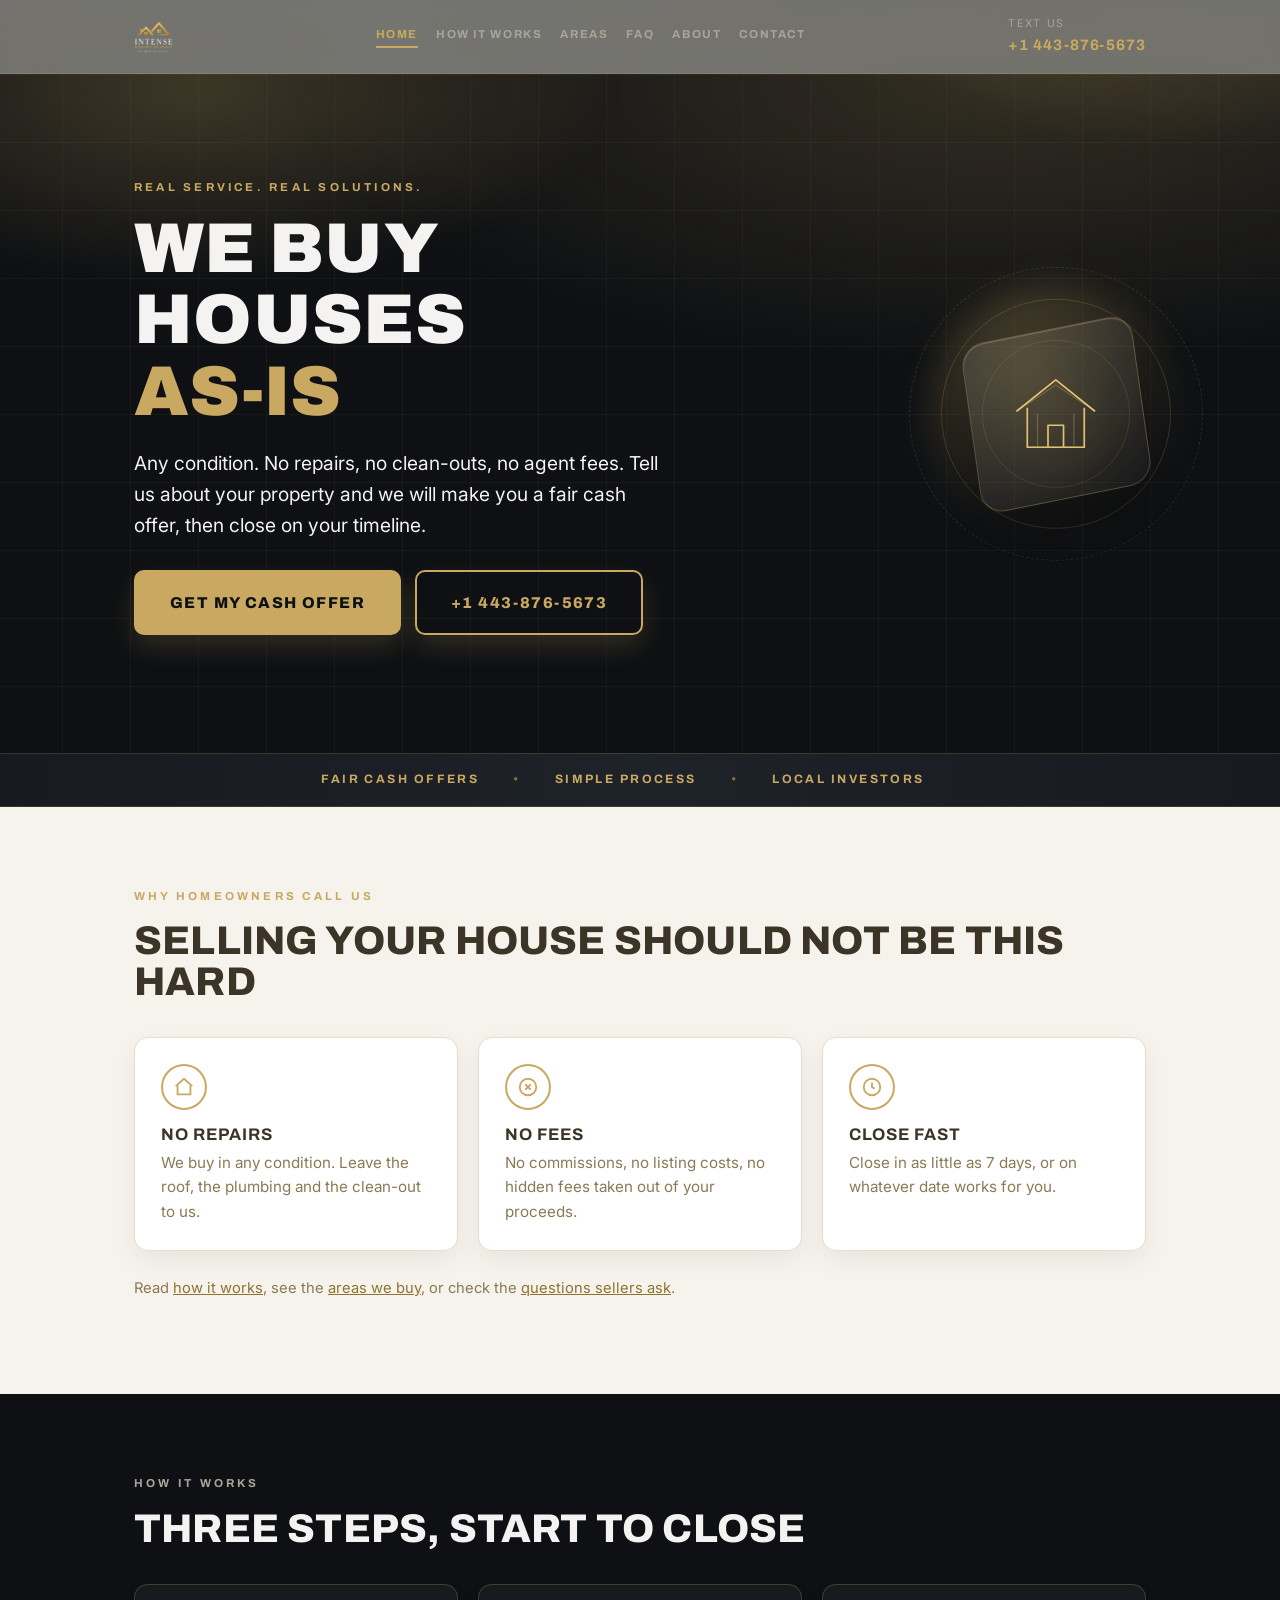
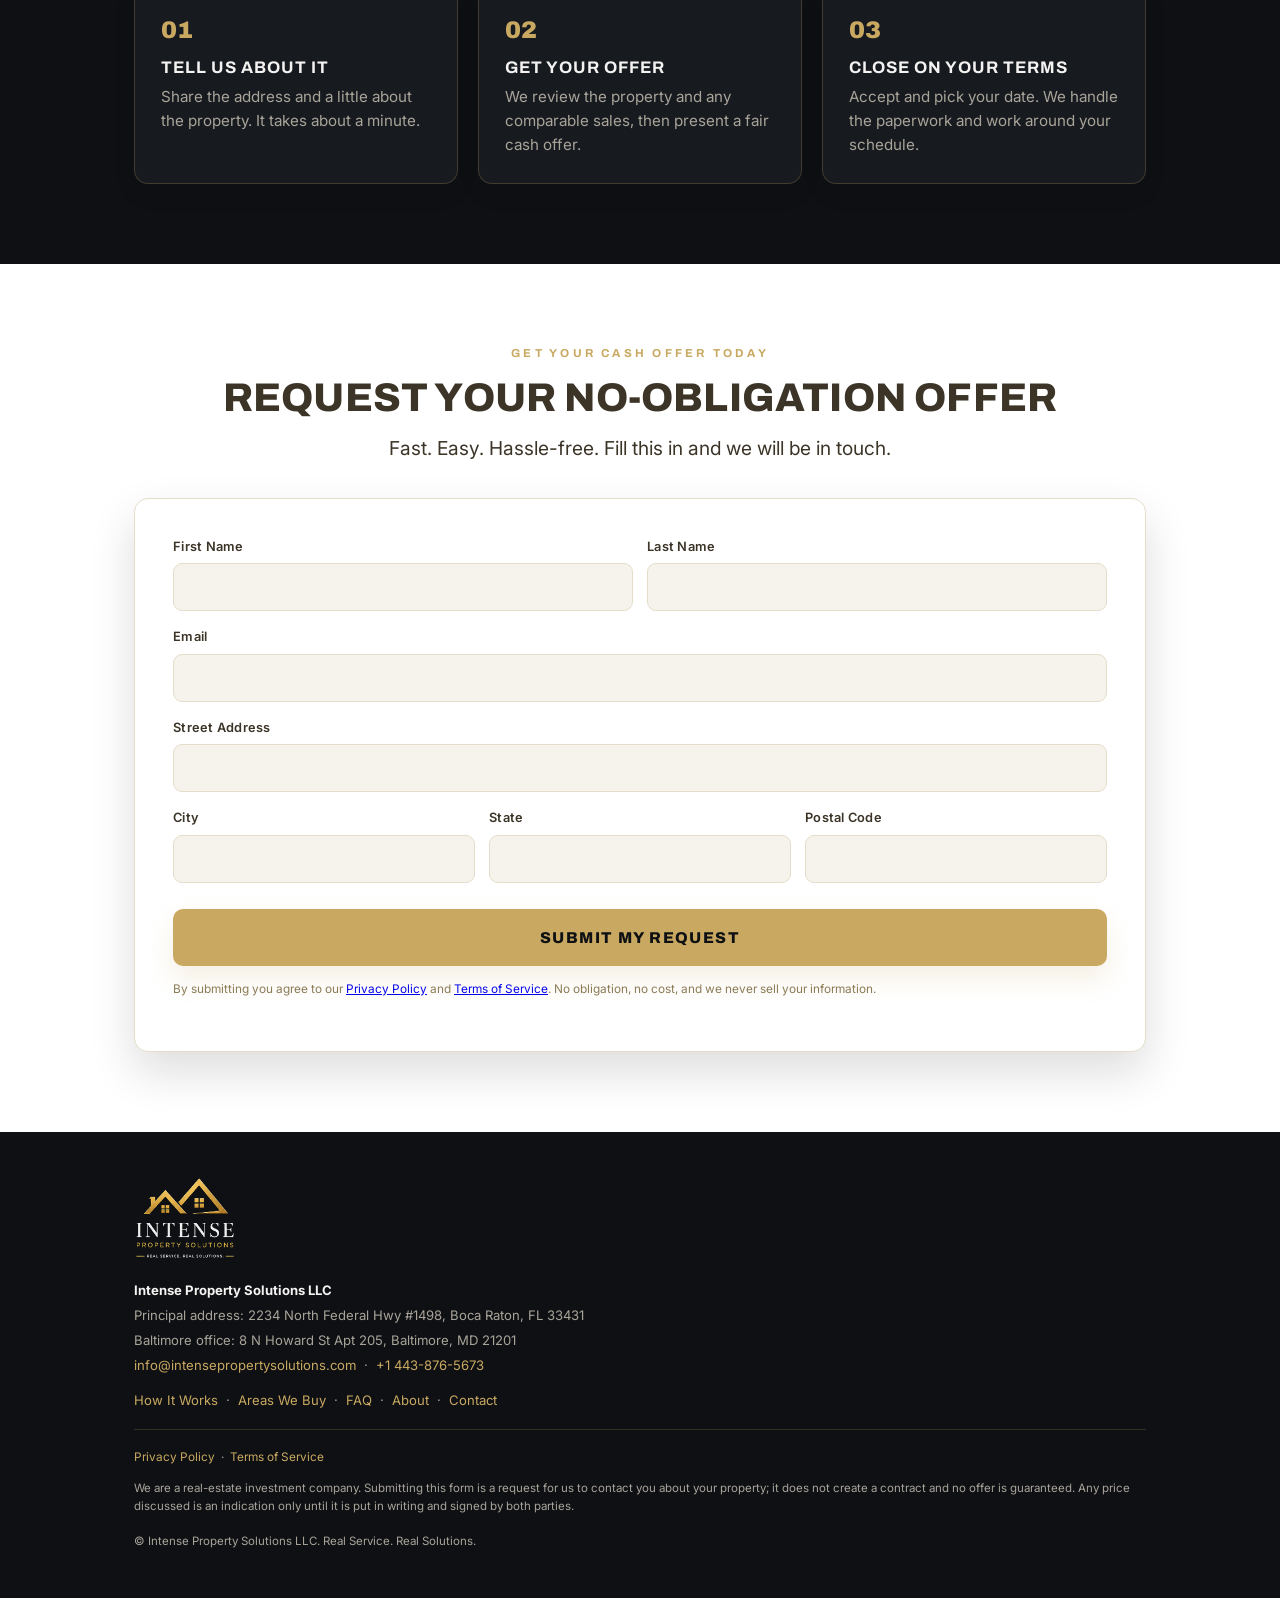
==== index.html @ 3dae64ba "Install current HighLevel chat widget (6ad95825) in place of outdated one for A2P compliance" ====
<!doctype html>
<html lang="en">
<head>
<meta charset="utf-8">
<meta name="viewport" content="width=device-width, initial-scale=1">
<title>We Buy Houses As-Is in Baltimore &amp; Maryland | IPSolutions</title>
<meta name="description" content="Intense Property Solutions LLC buys houses for cash in Baltimore and across Maryland. Any condition, no repairs, no agent fees. Request a fair cash offer today.">
<link rel="canonical" href="https://www.intensepropertysolutions.com/">
<meta name="robots" content="index,follow">
<meta property="og:type" content="website">
<meta property="og:site_name" content="Intense Property Solutions LLC">
<meta property="og:title" content="We Buy Houses As-Is in Baltimore &amp; Maryland — Intense Property Solutions LLC">
<meta property="og:description" content="Any condition, no repairs, no agent fees. Tell us about your property and we will make you a fair cash offer, then close on your timeline.">
<meta property="og:url" content="https://www.intensepropertysolutions.com/">
<meta property="og:image" content="https://www.intensepropertysolutions.com/assets/og-image.png">
<meta property="og:image:width" content="1200">
<meta property="og:image:height" content="630">
<meta property="og:locale" content="en_US">
<meta name="twitter:card" content="summary_large_image">
<meta name="twitter:title" content="We Buy Houses As-Is in Baltimore &amp; Maryland — Intense Property Solutions LLC">
<meta name="twitter:description" content="Any condition, no repairs, no agent fees. Request a fair cash offer on your Baltimore or Maryland property.">
<meta name="twitter:image" content="https://www.intensepropertysolutions.com/assets/og-image.png">
<meta name="geo.region" content="US-MD">
<meta name="geo.placename" content="Baltimore">
<link rel="apple-touch-icon" href="assets/favicon.png">
<meta name="theme-color" content="#0E1013">
<link rel="icon" type="image/png" href="assets/favicon.png">
<link rel="preconnect" href="https://fonts.googleapis.com">
<link rel="preconnect" href="https://fonts.gstatic.com" crossorigin>
<link href="https://fonts.googleapis.com/css2?family=Archivo:wght@600;700;800;900&family=Inter:wght@400;500;600;700&display=swap" rel="stylesheet">
<style>
/* ============================================================
   INTENSE PROPERTY SOLUTIONS — BRAND STYLESHEET  (locked)
   Single source of truth for every IPSolutions web page.
   Print counterpart: the Dispositions deal package (same cream/gold).
   Do not introduce new colours or fonts.
   ============================================================ */
:root{
  /* --- dark surfaces --- */
  --ink:#0E1013;          /* page ink / hero background */
  --ink-2:#171A1F;        /* elevated dark card */
  --navy:#0A1730;         /* deep navy, logo-sheet variant */
  /* --- gold --- */
  --gold:#C9A961;         /* primary gold */
  --gold-bright:#E3C173;  /* hover / emphasis */
  --gold-deep:#8F7333;    /* muted rules on cream */
  /* --- light surfaces --- */
  --cream:#F6F3EC;        /* light section background (matches print) */
  --paper:#FFFFFF;
  --line:#E4DDC9;         /* hairline on cream */
  /* --- text --- */
  --text:#3B3427;         /* body on cream */
  --muted:#8A7A55;        /* labels / small print */
  --on-dark:#F4F3F1;      /* body on ink */
  --on-dark-muted:#A9A49A;
  /* --- system --- */
  --maxw:1060px;
  --radius:14px;
  --font-display:'Archivo',system-ui,-apple-system,'Segoe UI',Roboto,Helvetica,Arial,sans-serif;
  --font-body:'Inter',system-ui,-apple-system,'Segoe UI',Roboto,Helvetica,Arial,sans-serif;
  --shadow:0 20px 45px rgba(14,16,19,.14);
}
*{box-sizing:border-box}
html{scroll-behavior:smooth}
body{margin:0;font-family:var(--font-body);color:var(--text);line-height:1.6;background:var(--cream);-webkit-font-smoothing:antialiased}
img{max-width:100%;height:auto;display:block}
.wrap{max-width:var(--maxw);margin:0 auto;padding:0 24px}
.center{text-align:center}

/* ---- type ---- */
h1,h2,h3{font-family:var(--font-display);text-transform:uppercase;letter-spacing:.005em;line-height:1.02;margin:0}
h1{font-weight:900;font-size:clamp(2.4rem,7vw,4.4rem)}
h2{font-weight:800;font-size:clamp(1.6rem,4vw,2.5rem)}
h3{font-weight:700;font-size:1.05rem;letter-spacing:.06em}
p{margin:0 0 14px}
.eyebrow{font-family:var(--font-display);font-weight:700;font-size:.72rem;letter-spacing:.28em;text-transform:uppercase;color:var(--gold);margin:0 0 16px}
.lead{font-size:clamp(1.02rem,2.2vw,1.2rem);max-width:44ch}
.on-dark{color:var(--on-dark)}
.on-dark p,.on-dark .lead{color:var(--on-dark-muted)}
.gold-rule{width:64px;height:3px;background:var(--gold);border:0;margin:22px 0}

/* ---- buttons ---- */
.btn{display:inline-block;font-family:var(--font-display);font-weight:800;text-transform:uppercase;letter-spacing:.09em;
     font-size:.98rem;padding:18px 34px;border-radius:10px;border:2px solid var(--gold);text-decoration:none;cursor:pointer;
     background:var(--gold);color:var(--ink);transition:background .15s,border-color .15s,transform .15s}
.btn:hover{background:var(--gold-bright);border-color:var(--gold-bright);transform:translateY(-1px)}
.btn.ghost{background:transparent;color:var(--gold)}
.btn.ghost:hover{background:rgba(201,169,97,.12)}
.btn.block{display:block;width:100%;text-align:center}

/* ---- header ---- */
.site-head{background:var(--ink);border-bottom:1px solid rgba(201,169,97,.22)}
.site-head .wrap{display:flex;align-items:center;justify-content:space-between;gap:20px;padding-top:16px;padding-bottom:16px}
.site-head img{height:32px;width:auto}
.head-phone{font-family:var(--font-display);font-weight:700;color:var(--gold);text-decoration:none;font-size:.95rem;letter-spacing:.06em;white-space:nowrap}
.head-phone span{display:block;font-family:var(--font-body);font-weight:400;font-size:.66rem;letter-spacing:.16em;text-transform:uppercase;color:var(--on-dark-muted)}

/* ---- hero ---- */
.hero{background:var(--ink);color:var(--on-dark);padding:clamp(56px,9vw,104px) 0 clamp(48px,7vw,84px);position:relative;overflow:hidden}
.hero::after{content:"";position:absolute;inset:0;background:radial-gradient(90% 70% at 78% 0%,rgba(201,169,97,.20),transparent 62%);pointer-events:none}
.hero .wrap{position:relative;z-index:1}
.hero h1 em{font-style:normal;color:var(--gold);display:block}
.hero .lead{margin:20px 0 30px}
.hero .actions{display:flex;flex-wrap:wrap;gap:14px;align-items:center;margin-bottom:34px}

/* ---- benefit strip ---- */
.strip{background:var(--ink-2);border-top:1px solid rgba(201,169,97,.18);border-bottom:1px solid rgba(201,169,97,.18)}
.strip .wrap{display:flex;flex-wrap:wrap;justify-content:center;gap:12px 34px;padding:16px 24px;
  font-family:var(--font-display);font-weight:700;font-size:.76rem;letter-spacing:.2em;text-transform:uppercase;color:var(--gold)}
.strip span::after{content:"•";margin-left:34px;color:var(--gold-deep)}
.strip span:last-child::after{content:""}

/* ---- generic section ---- */
.section{padding:clamp(48px,7vw,80px) 0}
.section.cream{background:var(--cream)}
.section.dark{background:var(--ink);color:var(--on-dark)}
.section.paper{background:var(--paper)}

/* ---- benefit cards ---- */
.grid-3{display:grid;grid-template-columns:repeat(auto-fit,minmax(230px,1fr));gap:20px;margin-top:34px}
.card{background:var(--paper);border:1px solid var(--line);border-radius:var(--radius);padding:26px}
.card .icon{width:46px;height:46px;border:2px solid var(--gold);border-radius:50%;display:flex;align-items:center;justify-content:center;margin-bottom:16px}
.card .icon svg{width:22px;height:22px;stroke:var(--gold);fill:none;stroke-width:2}
.card h3{color:var(--text);margin-bottom:8px}
.card p{margin:0;color:var(--muted);font-size:.95rem}
.section.dark .card{background:var(--ink-2);border-color:rgba(201,169,97,.24)}
.section.dark .card h3{color:var(--on-dark)}
.section.dark .card p{color:var(--on-dark-muted)}
.section.dark .card .num{font-family:var(--font-display);font-weight:900;font-size:1.5rem;color:var(--gold);display:block;margin-bottom:10px}

/* ---- form ---- */
.offer-card{background:var(--paper);border:1px solid var(--line);border-radius:var(--radius);box-shadow:var(--shadow);padding:clamp(22px,4vw,38px);margin-top:34px}
.row{display:flex;gap:14px;flex-wrap:wrap}
.field{flex:1 1 220px;display:flex;flex-direction:column;margin-bottom:16px}
label{font-size:.8rem;font-weight:600;letter-spacing:.02em;margin-bottom:6px;color:var(--text)}
input[type=text],input[type=email],input[type=tel],select{border:1px solid var(--line);background:var(--cream);border-radius:9px;padding:13px 13px;font-size:1rem;font-family:inherit;color:var(--text);width:100%}
input:focus,select:focus{outline:2px solid var(--gold);outline-offset:1px;border-color:var(--gold);background:var(--paper)}
.consent{display:flex;gap:11px;align-items:flex-start;font-size:.76rem;line-height:1.5;color:var(--muted);margin:14px 0;font-weight:400}
.consent input{margin-top:3px;flex:none;width:16px;height:16px;accent-color:var(--gold)}
.form-note{font-size:.74rem;color:var(--muted);margin-top:14px}

/* ---- footer ---- */
.site-foot{background:var(--ink);color:var(--on-dark-muted);padding:44px 0 34px;font-size:.82rem}
.site-foot img{height:84px;width:auto;margin-bottom:20px}
.site-foot a{color:var(--gold);text-decoration:none}
.site-foot a:hover{text-decoration:underline}
.site-foot .legal{margin-top:18px;padding-top:18px;border-top:1px solid rgba(201,169,97,.2);font-size:.74rem;line-height:1.6}
.advisory{font-size:.72rem;color:var(--muted);margin-top:16px}

/* ---- legal pages ---- */
.legal-page{background:var(--cream);padding:clamp(40px,6vw,68px) 0 70px}
.legal-page .doc{background:var(--paper);border:1px solid var(--line);border-radius:var(--radius);padding:clamp(24px,4vw,52px);max-width:820px;margin:0 auto}
.legal-page h1{font-size:clamp(1.7rem,4vw,2.4rem);margin-bottom:6px}
.legal-page h2{font-size:1.02rem;margin:30px 0 8px;letter-spacing:.08em;color:var(--gold-deep)}
.legal-page p,.legal-page li{font-size:.95rem;color:var(--text)}
.back{display:inline-block;margin-bottom:20px;font-family:var(--font-display);font-weight:700;font-size:.74rem;letter-spacing:.16em;text-transform:uppercase;color:var(--gold-deep);text-decoration:none}

@media(max-width:560px){
  .site-head img{height:26px;width:auto}
  .head-phone{font-size:.85rem}
  .strip .wrap{gap:8px 18px;font-size:.66rem}
  .strip span::after{margin-left:18px}
}

/* ---- offer form: hidden honeypot, inline validation, confirmation ---- */
.hp-field{position:absolute;left:-9999px;top:auto;width:1px;height:1px;overflow:hidden}
.field.invalid input,.field.invalid select{border-color:var(--gold-deep);box-shadow:inset 0 0 0 1px var(--gold-deep)}
.form-msg{font-family:var(--font-body);font-size:.86rem;line-height:1.45;color:var(--gold-deep);margin:10px 0 0}
.form-success{border:1px solid var(--line);background:var(--paper);border-radius:var(--radius);padding:32px 26px;text-align:center}
.form-success h3{color:var(--ink);margin:0 0 10px}
.form-success p{color:var(--text);margin:0 0 10px}
.form-success .form-note{color:var(--muted);margin:16px 0 0}

/* ---- site nav (full site) ---- */
.site-head .wrap{flex-wrap:wrap;row-gap:10px}
.nav{display:flex;flex-wrap:wrap;gap:18px;align-items:center;font-family:var(--font-display);font-weight:700;font-size:.72rem;letter-spacing:.14em;text-transform:uppercase}
.nav a{color:var(--on-dark-muted);text-decoration:none;border-bottom:2px solid transparent;padding-bottom:3px}
.nav a:hover{color:var(--gold)}
.nav a[aria-current="page"]{color:var(--gold);border-bottom-color:var(--gold)}
@media(max-width:820px){.nav{order:3;width:100%;gap:14px;font-size:.66rem}}
/* ---- inner page blocks ---- */
.page-hero{background:var(--ink);color:var(--on-dark);padding:clamp(44px,7vw,78px) 0 clamp(38px,5vw,58px);position:relative;overflow:hidden}
.page-hero::after{content:"";position:absolute;inset:0;background:radial-gradient(90% 70% at 78% 0%,rgba(201,169,97,.18),transparent 62%);pointer-events:none}
.page-hero .wrap{position:relative;z-index:1}
.page-hero h1{font-size:clamp(1.9rem,5vw,3.2rem)}
.page-hero .lead{margin:18px 0 0;color:var(--on-dark-muted)}
.crumbs{font-size:.72rem;letter-spacing:.12em;text-transform:uppercase;font-family:var(--font-display);font-weight:700;color:var(--on-dark-muted);margin:0 0 18px}
.crumbs a{color:var(--gold);text-decoration:none}
.prose{max-width:760px}
.prose h2{margin:34px 0 10px;font-size:clamp(1.2rem,2.6vw,1.5rem)}
.prose h3{margin:24px 0 8px;font-size:.95rem;letter-spacing:.08em;color:var(--gold-deep)}
.prose ul,.prose ol{margin:0 0 16px;padding-left:22px}
.prose li{margin-bottom:8px}
.prose a{color:var(--gold-deep)}
.faq{border-top:1px solid var(--line);margin-top:26px}
.faq details{border-bottom:1px solid var(--line);padding:16px 0}
.faq summary{font-family:var(--font-display);font-weight:700;font-size:.95rem;letter-spacing:.02em;cursor:pointer;color:var(--text)}
.faq summary::marker{color:var(--gold)}
.faq p{margin:12px 0 0;color:var(--muted);font-size:.95rem}
.area-block{margin-top:30px}
.area-block h2{font-size:1.15rem}
.chips{display:flex;flex-wrap:wrap;gap:8px;margin-top:12px}
.chip{background:var(--paper);border:1px solid var(--line);border-radius:999px;padding:6px 13px;font-size:.8rem;color:var(--text);font-family:var(--font-display);font-weight:700;letter-spacing:.06em}
.cta-band{background:var(--ink);color:var(--on-dark);padding:clamp(44px,6vw,70px) 0;text-align:center}
.cta-band h2{margin-bottom:12px}
.cta-band p{color:var(--on-dark-muted);max-width:52ch;margin:0 auto 24px}
.contact-grid{display:grid;grid-template-columns:repeat(auto-fit,minmax(240px,1fr));gap:20px;margin-top:26px}
.contact-grid .card h3{margin-bottom:6px}
.contact-grid .card p,.contact-grid .card a{font-size:.92rem;color:var(--text);margin:0}
.contact-grid .card a{color:var(--gold-deep)}
/* ============================================================
   MOTION + DEPTH LAYER — additive polish only.
   No copy, layout order, colour or font changes to the locked sheet.
   ============================================================ */
:root{--lift:0 26px 60px rgba(14,16,19,.18)}
html{scroll-behavior:smooth}
body{background:
  radial-gradient(1100px 520px at 82% -8%,rgba(201,169,97,.10),transparent 62%),
  radial-gradient(760px 420px at -5% 12%,rgba(201,169,97,.07),transparent 58%),
  var(--cream);
  background-attachment:fixed}

/* ---- frosted header that solidifies as you scroll ---- */
.site-head{position:sticky;top:0;z-index:60;background:rgba(14,16,19,.56);
  -webkit-backdrop-filter:blur(16px) saturate(150%);backdrop-filter:blur(16px) saturate(150%);
  transition:background .35s ease,box-shadow .35s ease,border-color .35s ease}
.site-head .wrap{transition:padding .35s ease}
.site-head img{transition:height .35s ease}
.site-head.is-stuck{background:rgba(14,16,19,.76);border-bottom-color:rgba(201,169,97,.36);
  box-shadow:0 18px 44px rgba(4,6,9,.45)}
.site-head.is-stuck .wrap{padding-top:9px;padding-bottom:9px}
.site-head.is-stuck img{height:26px}
.head-phone{transition:color .2s ease}
.head-phone:hover{color:var(--gold-bright)}

/* ---- hero: fine grid, drifting light ---- */
.hero{isolation:isolate;
  background-image:
    linear-gradient(rgba(201,169,97,.055) 1px,transparent 1px),
    linear-gradient(90deg,rgba(201,169,97,.055) 1px,transparent 1px);
  background-size:100% 68px,68px 100%;background-position:center top}
.hero::before{content:"";position:absolute;inset:-25% -12% auto -12%;height:80%;z-index:0;pointer-events:none;
  background:
    radial-gradient(38% 52% at 22% 34%,rgba(201,169,97,.26),transparent 70%),
    radial-gradient(30% 46% at 84% 12%,rgba(227,193,115,.20),transparent 72%);
  filter:blur(10px);animation:ipDrift 22s ease-in-out infinite alternate}
.page-hero{isolation:isolate;
  background-image:
    linear-gradient(rgba(201,169,97,.045) 1px,transparent 1px),
    linear-gradient(90deg,rgba(201,169,97,.045) 1px,transparent 1px);
  background-size:100% 64px,64px 100%;background-position:center top}
.page-hero::before{content:"";position:absolute;inset:-30% -10% auto -10%;height:135%;z-index:0;pointer-events:none;
  background:radial-gradient(34% 58% at 88% 20%,rgba(201,169,97,.22),transparent 70%);
  animation:ipDrift 26s ease-in-out infinite alternate}
@keyframes ipDrift{from{transform:translate3d(-1.5%,1%,0) scale(1)}to{transform:translate3d(2.5%,-2%,0) scale(1.07)}}

/* ---- the thing that was missing: depth on the empty right side ---- */
.hero-art{position:absolute;right:6%;top:50%;width:clamp(210px,23vw,320px);aspect-ratio:1;
  transform:translateY(-50%);display:grid;place-items:center;z-index:0;pointer-events:none;color:var(--gold)}
.hero .wrap,.page-hero .wrap{padding-right:min(34%,360px)}
.art-glow{position:absolute;inset:6%;border-radius:50%;
  background:radial-gradient(circle at 38% 32%,rgba(201,169,97,.32),rgba(201,169,97,.02) 68%);filter:blur(16px)}
.art-ring{position:absolute;border-radius:50%;border:1px solid rgba(201,169,97,.34)}
.art-ring.r1{inset:0;border-style:dashed;opacity:.5;animation:ipSpin 64s linear infinite}
.art-ring.r2{inset:11%;border-color:rgba(201,169,97,.22);animation:ipSpin 46s linear infinite reverse}
.art-ring.r3{inset:25%;border-color:rgba(201,169,97,.15)}
.art-plate{position:absolute;inset:20%;border-radius:24px;
  background:linear-gradient(145deg,rgba(255,255,255,.10),rgba(255,255,255,.02));
  border:1px solid rgba(201,169,97,.30);
  box-shadow:0 30px 60px rgba(0,0,0,.38),inset 0 1px 0 rgba(255,255,255,.18);
  transform:rotate(-8deg) rotateX(16deg) rotateY(-12deg)}
.art-mark{position:relative;width:44%;color:var(--gold-bright);
  filter:drop-shadow(0 10px 24px rgba(201,169,97,.38));animation:ipFloat 9s ease-in-out infinite}
.art-mark svg{width:100%;height:auto;display:block}
@keyframes ipSpin{to{transform:rotate(360deg)}}
@keyframes ipFloat{0%,100%{transform:translateY(-4px)}50%{transform:translateY(6px)}}

/* ---- cards: softer depth, lift, gold spotlight, gentle 3D ---- */
.card,.offer-card{position:relative;transform-style:preserve-3d;will-change:transform;
  transition:transform .35s cubic-bezier(.2,.7,.2,1),box-shadow .35s ease,border-color .35s ease}
.card{box-shadow:0 10px 26px rgba(14,16,19,.06)}
.card:hover,.offer-card:hover{box-shadow:var(--lift);border-color:rgba(201,169,97,.45)}
.card::after,.offer-card::after{content:"";position:absolute;inset:0;border-radius:inherit;pointer-events:none;
  background:radial-gradient(240px 180px at var(--mx,50%) var(--my,0%),rgba(201,169,97,.16),transparent 70%);
  opacity:0;transition:opacity .3s ease}
.card:hover::after,.offer-card:hover::after{opacity:1}

/* ---- buttons: gold sheen sweep ---- */
.btn{position:relative;overflow:hidden;box-shadow:0 12px 26px rgba(201,169,97,.18)}
.btn::after{content:"";position:absolute;top:0;left:-60%;width:40%;height:100%;pointer-events:none;
  background:linear-gradient(100deg,transparent,rgba(255,255,255,.45),transparent);
  transform:skewX(-18deg);transition:left .55s ease}
.btn:hover::after{left:120%}

/* ---- strip gleam ---- */
.strip{background:linear-gradient(90deg,var(--ink-2),#1e2229,var(--ink-2))}

/* ---- scroll reveal ---- */
.reveal{opacity:0;transform:translateY(14px);transition:opacity .55s cubic-bezier(.2,.7,.2,1),transform .55s cubic-bezier(.2,.7,.2,1)}
.reveal.in{opacity:1;transform:none}

@media (max-width:980px){
  .hero-art{display:none}
  .hero .wrap,.page-hero .wrap{padding-right:24px}
}
@media (prefers-reduced-motion:reduce){
  html{scroll-behavior:auto}
  .hero::before,.page-hero::before,.art-ring,.art-mark{animation:none!important}
  .reveal{opacity:1!important;transform:none!important}
}

</style>

<script type="application/ld+json">{"@context":"https://schema.org","@type":"RealEstateAgent","@id":"https://www.intensepropertysolutions.com/#organization","name":"Intense Property Solutions LLC","url":"https://www.intensepropertysolutions.com/","logo":"https://www.intensepropertysolutions.com/assets/logo-on-light.png","image":"https://www.intensepropertysolutions.com/assets/og-image.png","telephone":"+1-443-876-5673","email":"info@intensepropertysolutions.com","description":"Intense Property Solutions LLC buys houses for cash, as-is, in Baltimore and across Maryland.","address":[{"@type":"PostalAddress","streetAddress":"8 N Howard St Apt 205","addressLocality":"Baltimore","addressRegion":"MD","postalCode":"21201","addressCountry":"US"},{"@type":"PostalAddress","streetAddress":"2234 North Federal Hwy #1498","addressLocality":"Boca Raton","addressRegion":"FL","postalCode":"33431","addressCountry":"US"}],"areaServed":[{"@type":"City","name":"Baltimore"},{"@type":"State","name":"Maryland"},{"@type":"State","name":"Florida"},{"@type":"State","name":"North Carolina"}],"contactPoint":[{"@type":"ContactPoint","telephone":"+1-443-876-5673","contactType":"sales","email":"info@intensepropertysolutions.com","areaServed":"US","availableLanguage":"English"}]}</script>
</head>
<body>

<!-- ============ HEADER ============ -->
<header class="site-head">
  <div class="wrap">
    <a href="index.html" aria-label="Intense Property Solutions home"><img src="assets/logo-on-dark.png" alt="Intense Property Solutions" width="362" height="297"></a>
    <nav class="nav" aria-label="Main">
      <a href="index.html" aria-current="page">Home</a>
      <a href="how-it-works.html">How It Works</a>
      <a href="areas.html">Areas</a>
      <a href="faq.html">FAQ</a>
      <a href="about.html">About</a>
      <a href="contact.html">Contact</a>
    </nav>
    <a class="head-phone" href="sms:+14438765673?&body=Hi%2C%20I%20would%20like%20a%20cash%20offer%20for%20my%20property.%0AName%3A%20%0AProperty%20address%3A%20%0AEmail%3A%20%0APhone%3A%20"><span>Text us</span>+1 443-876-5673</a>
  </div>
</header>

<!-- ============ HERO ============ -->
<section class="hero"><div class="hero-art" aria-hidden="true"><span class="art-glow"></span><span class="art-ring r1"></span><span class="art-ring r2"></span><span class="art-ring r3"></span><span class="art-plate"></span><span class="art-mark"><svg viewBox="0 0 200 200" fill="none"><g stroke="currentColor" stroke-width="2.6" stroke-linejoin="round" stroke-linecap="round"><path d="M40 96 L100 48 L160 96"/><path d="M56 92 V152 H144 V92"/><path d="M88 152 V118 H112 V152"/></g><g stroke="currentColor" stroke-width="1.1" opacity=".5"><path d="M40 96 L100 56 L160 96"/><path d="M56 152 H144"/><path d="M72 152 V100"/><path d="M128 152 V100"/></g></svg></span></div>
  <div class="wrap">
    <p class="eyebrow">Real Service. Real Solutions.</p>
    <h1>We Buy<br>Houses <em>As-Is</em></h1>
    <p class="lead">Any condition. No repairs, no clean-outs, no agent fees. Tell us about your property and we will make you a fair cash offer, then close on your timeline.</p>
    <div class="actions">
      <a class="btn" href="#offer">Get My Cash Offer</a>
      <a class="btn ghost" href="sms:+14438765673?&body=Hi%2C%20I%20would%20like%20a%20cash%20offer%20for%20my%20property.%0AName%3A%20%0AProperty%20address%3A%20%0AEmail%3A%20%0APhone%3A%20">+1 443-876-5673</a>
    </div>
  </div>
</section>

<div class="strip"><div class="wrap">
  <span>Fair Cash Offers</span><span>Simple Process</span><span>Local Investors</span>
</div></div>

<!-- ============ BENEFITS ============ -->
<section class="section cream">
  <div class="wrap">
    <p class="eyebrow">Why homeowners call us</p>
    <h2>Selling your house should not be this hard</h2>
    <div class="grid-3">
      <div class="card">
        <div class="icon"><svg viewBox="0 0 24 24"><path d="M3 11l9-8 9 8"/><path d="M5 10v10h14V10"/></svg></div>
        <h3>No Repairs</h3>
        <p>We buy in any condition. Leave the roof, the plumbing and the clean-out to us.</p>
      </div>
      <div class="card">
        <div class="icon"><svg viewBox="0 0 24 24"><circle cx="12" cy="12" r="9"/><path d="M15 9l-6 6M9 9l6 6"/></svg></div>
        <h3>No Fees</h3>
        <p>No commissions, no listing costs, no hidden fees taken out of your proceeds.</p>
      </div>
      <div class="card">
        <div class="icon"><svg viewBox="0 0 24 24"><circle cx="12" cy="12" r="9"/><path d="M12 7v5l3 2"/></svg></div>
        <h3>Close Fast</h3>
        <p>Close in as little as 7 days, or on whatever date works for you.</p>
      </div>
    </div>
    <p style="margin-top:26px;font-size:.92rem;color:var(--muted)">Read <a href="how-it-works.html" style="color:var(--gold-deep)">how it works</a>, see the <a href="areas.html" style="color:var(--gold-deep)">areas we buy</a>, or check the <a href="faq.html" style="color:var(--gold-deep)">questions sellers ask</a>.</p>
  </div>
</section>

<!-- ============ HOW IT WORKS ============ -->
<section class="section dark on-dark">
  <div class="wrap">
    <p class="eyebrow">How it works</p>
    <h2>Three steps, start to close</h2>
    <div class="grid-3">
      <div class="card"><span class="num">01</span><h3>Tell us about it</h3><p>Share the address and a little about the property. It takes about a minute.</p></div>
      <div class="card"><span class="num">02</span><h3>Get your offer</h3><p>We review the property and any comparable sales, then present a fair cash offer.</p></div>
      <div class="card"><span class="num">03</span><h3>Close on your terms</h3><p>Accept and pick your date. We handle the paperwork and work around your schedule.</p></div>
    </div>
  </div>
</section>

<!-- ============ OFFER FORM ============ -->
<section class="section paper" id="offer">
  <div class="wrap">
    <div class="center">
      <p class="eyebrow">Get your cash offer today</p>
      <h2>Request your no-obligation offer</h2>
      <p class="lead" style="margin:14px auto 0">Fast. Easy. Hassle-free. Fill this in and we will be in touch.</p>
    </div>

    <div class="offer-card">
      <div class="form-success" id="form-success" hidden role="status">
        <h3>Request received</h3>
        <p>Thank you. We have your details and a member of our team will be in touch about your cash offer.</p>
        <p class="form-note">Need us sooner? Text <a href="sms:+14438765673?&body=Hi%2C%20I%20would%20like%20a%20cash%20offer%20for%20my%20property.%0AName%3A%20%0AProperty%20address%3A%20%0AEmail%3A%20%0APhone%3A%20">+1 443-876-5673</a>.</p>
      </div>

      <form id="offer-form" action="https://build.twin.so/triggers/e081f625-10a9-40b0-9259-9f79b8866fbf/webhook" method="post" novalidate>
        <input type="hidden" name="page" value="/">
        <input type="hidden" name="submitted_at" id="submitted_at" value="">
        <div class="hp-field" aria-hidden="true"><label for="hp">Leave this field empty</label><input id="hp" name="hp" type="text" tabindex="-1" autocomplete="off"></div>
        <div class="row">
          <div class="field"><label for="first_name">First Name</label><input id="first_name" name="first_name" type="text" autocomplete="given-name" required></div>
          <div class="field"><label for="last_name">Last Name</label><input id="last_name" name="last_name" type="text" autocomplete="family-name" required></div>
        </div>
        <div class="row">
          <div class="field"><label for="email">Email</label><input id="email" name="email" type="email" autocomplete="email" required></div>
        </div>
        <div class="field"><label for="street">Street Address</label><input id="street" name="street" type="text" autocomplete="street-address" required></div>
        <div class="row">
          <div class="field"><label for="city">City</label><input id="city" name="city" type="text" autocomplete="address-level2" required></div>
          <div class="field"><label for="state">State</label><input id="state" name="state" type="text" autocomplete="address-level1" required></div>
          <div class="field"><label for="postal">Postal Code</label><input id="postal" name="postal" type="text" autocomplete="postal-code" required></div>
        </div>

        

        <button class="btn block" type="submit" style="margin-top:10px">Submit My Request</button>
        <p class="form-msg" id="form-msg" role="alert" hidden></p>
        <p class="form-note">By submitting you agree to our <a href="privacy.html">Privacy Policy</a> and <a href="terms.html">Terms of Service</a>. No obligation, no cost, and we never sell your information.</p>
      </form>
    </div>
  </div>
</section>

<!-- ============ FOOTER ============ -->
<footer class="site-foot">
  <div class="wrap">
    <img src="assets/logo-on-dark.png" alt="Intense Property Solutions" width="362" height="297">
    <p style="margin:0 0 4px"><strong style="color:#F4F3F1">Intense Property Solutions LLC</strong></p>
    <p style="margin:0 0 4px">Principal address: 2234 North Federal Hwy #1498, Boca Raton, FL 33431</p>
    <p style="margin:0 0 4px">Baltimore office: 8 N Howard St Apt 205, Baltimore, MD 21201</p>
    <p style="margin:0 0 4px"><a href="mailto:info@intensepropertysolutions.com">info@intensepropertysolutions.com</a> &nbsp;&middot;&nbsp; <a href="sms:+14438765673?&body=Hi%2C%20I%20would%20like%20a%20cash%20offer%20for%20my%20property.%0AName%3A%20%0AProperty%20address%3A%20%0AEmail%3A%20%0APhone%3A%20">+1 443-876-5673</a></p>
    <p style="margin:14px 0 0"><a href="how-it-works.html">How It Works</a> &nbsp;&middot;&nbsp; <a href="areas.html">Areas We Buy</a> &nbsp;&middot;&nbsp; <a href="faq.html">FAQ</a> &nbsp;&middot;&nbsp; <a href="about.html">About</a> &nbsp;&middot;&nbsp; <a href="contact.html">Contact</a></p>
    <div class="legal">
      <a href="privacy.html">Privacy Policy</a> &nbsp;&middot;&nbsp; <a href="terms.html">Terms of Service</a>
      <p class="advisory" style="color:#A9A49A;margin-top:12px">We are a real-estate investment company. Submitting this form is a request for us to contact you about your property; it does not create a contract and no offer is guaranteed. Any price discussed is an indication only until it is put in writing and signed by both parties.</p>
      <p class="advisory" style="color:#A9A49A">&copy; Intense Property Solutions LLC. Real Service. Real Solutions.</p>
    </div>
  </div>
</footer>

<iframe name="ip-submit-sink" id="ip-submit-sink" title="Submission result" style="display:none" aria-hidden="true"></iframe>
<script>
(function () {
  var ENDPOINT = "https://build.twin.so/triggers/e081f625-10a9-40b0-9259-9f79b8866fbf/webhook";
  var form = document.getElementById('offer-form');
  if (!form) return;
  var msg = document.getElementById('form-msg');
  var success = document.getElementById('form-success');
  var sink = document.getElementById('ip-submit-sink');
  var stamp = document.getElementById('submitted_at');
  var button = form.querySelector('button[type="submit"]');
  var buttonLabel = button ? button.textContent : '';
  var required = ['first_name', 'last_name', 'phone', 'street', 'city', 'state', 'postal'];
  var sent = false;

  function field(name) { return form.querySelector('[name="' + name + '"]'); }
  function wrap(name) { var el = field(name); return el ? el.closest('.field') : null; }
  function digits(v) { return String(v || '').replace(/\D/g, ''); }
  function clear() {
    msg.hidden = true; msg.textContent = '';
    Array.prototype.forEach.call(form.querySelectorAll('.field.invalid'), function (el) {
      el.classList.remove('invalid');
    });
  }
  function fail(text, name) {
    if (name && wrap(name)) wrap(name).classList.add('invalid');
    msg.textContent = text; msg.hidden = false;
    msg.scrollIntoView({ behavior: 'smooth', block: 'nearest' });
  }

  form.setAttribute('target', 'ip-submit-sink');
  if (stamp) stamp.value = new Date().toISOString();

  form.addEventListener('submit', function (e) {
    clear();
    var missing = [];
    required.forEach(function (n) {
      var el = field(n);
      if (el && !String(el.value || '').trim()) { missing.push(n); if (wrap(n)) wrap(n).classList.add('invalid'); }
    });
    if (missing.length) {
      e.preventDefault();
      fail('Please complete every field marked above before sending your request.');
      return;
    }
    if (digits(field('phone').value).length < 10) {
      e.preventDefault(); fail('Please enter a 10-digit phone number.', 'phone'); return;
    }
    var st = field('state');
    st.value = String(st.value || '').trim().toUpperCase();
    if (st.value.length !== 2) {
      e.preventDefault(); fail('Please enter the two-letter state, such as MD.', 'state'); return;
    }
    if (stamp) stamp.value = new Date().toISOString();
    sent = true;
    if (button) { button.disabled = true; button.textContent = 'Sending your request…'; }
    window.setTimeout(function () {
      if (!sent || !button || !button.disabled) return;
      button.disabled = false; button.textContent = buttonLabel;
      fail('This is taking longer than expected. Please try again, or call +1 443-876-5673.');
    }, 25000);
  });

  if (sink) sink.addEventListener('load', function () {
    if (!sent) return;
    sent = false;
    form.hidden = true;
    if (success) {
      success.hidden = false;
      success.scrollIntoView({ behavior: 'smooth', block: 'center' });
    }
  });
})();
</script>
<script>
(function(){
  var reduce = window.matchMedia('(prefers-reduced-motion: reduce)').matches;
  var head = document.querySelector('.site-head');
  function stuck(){ if(head) head.classList.toggle('is-stuck', window.scrollY > 8); }
  stuck(); window.addEventListener('scroll', stuck, {passive:true});
  if (reduce) return;
  var io = 'IntersectionObserver' in window ? new IntersectionObserver(function(entries){
    entries.forEach(function(e){ if(e.isIntersecting){ e.target.classList.add('in'); setTimeout(function(){ e.target.style.transitionDelay=''; }, 1000); io.unobserve(e.target); } });
  }, {rootMargin:'220px 0px 220px 0px', threshold:0}) : null;
  if (io) {
    var picks = document.querySelectorAll('.section .wrap > *, .strip .wrap > *, .contact-grid > *, .hero .actions, .hero .lead');
    [].forEach.call(picks, function(el, i){
      el.classList.add('reveal');
      el.style.transitionDelay = (Math.min(i, 6) % 4) * 70 + 'ms';
      io.observe(el);
    });
  }
  [].forEach.call(document.querySelectorAll('.card, .offer-card'), function(card){
    card.addEventListener('pointermove', function(ev){
      if (ev.pointerType === 'touch') return;
      var r = card.getBoundingClientRect();
      var px = (ev.clientX - r.left) / r.width, py = (ev.clientY - r.top) / r.height;
      card.style.setProperty('--mx', (px * 100).toFixed(1) + '%');
      card.style.setProperty('--my', (py * 100).toFixed(1) + '%');
      card.style.transform = 'perspective(900px) rotateX(' + ((0.5 - py) * 3.5).toFixed(2) + 'deg) rotateY(' + ((px - 0.5) * 4.5).toFixed(2) + 'deg) translateY(-4px)';
    });
    card.addEventListener('pointerleave', function(){ card.style.transform = ''; });
  });
})();
</script><script src="https://widgets.leadconnectorhq.com/loader.js" data-resources-url="https://widgets.leadconnectorhq.com/chat-widget/loader.js" data-widget-id="6ad95825295e8b31437d6337" data-source="WEB_USER"></script></script>
</body>
</html>
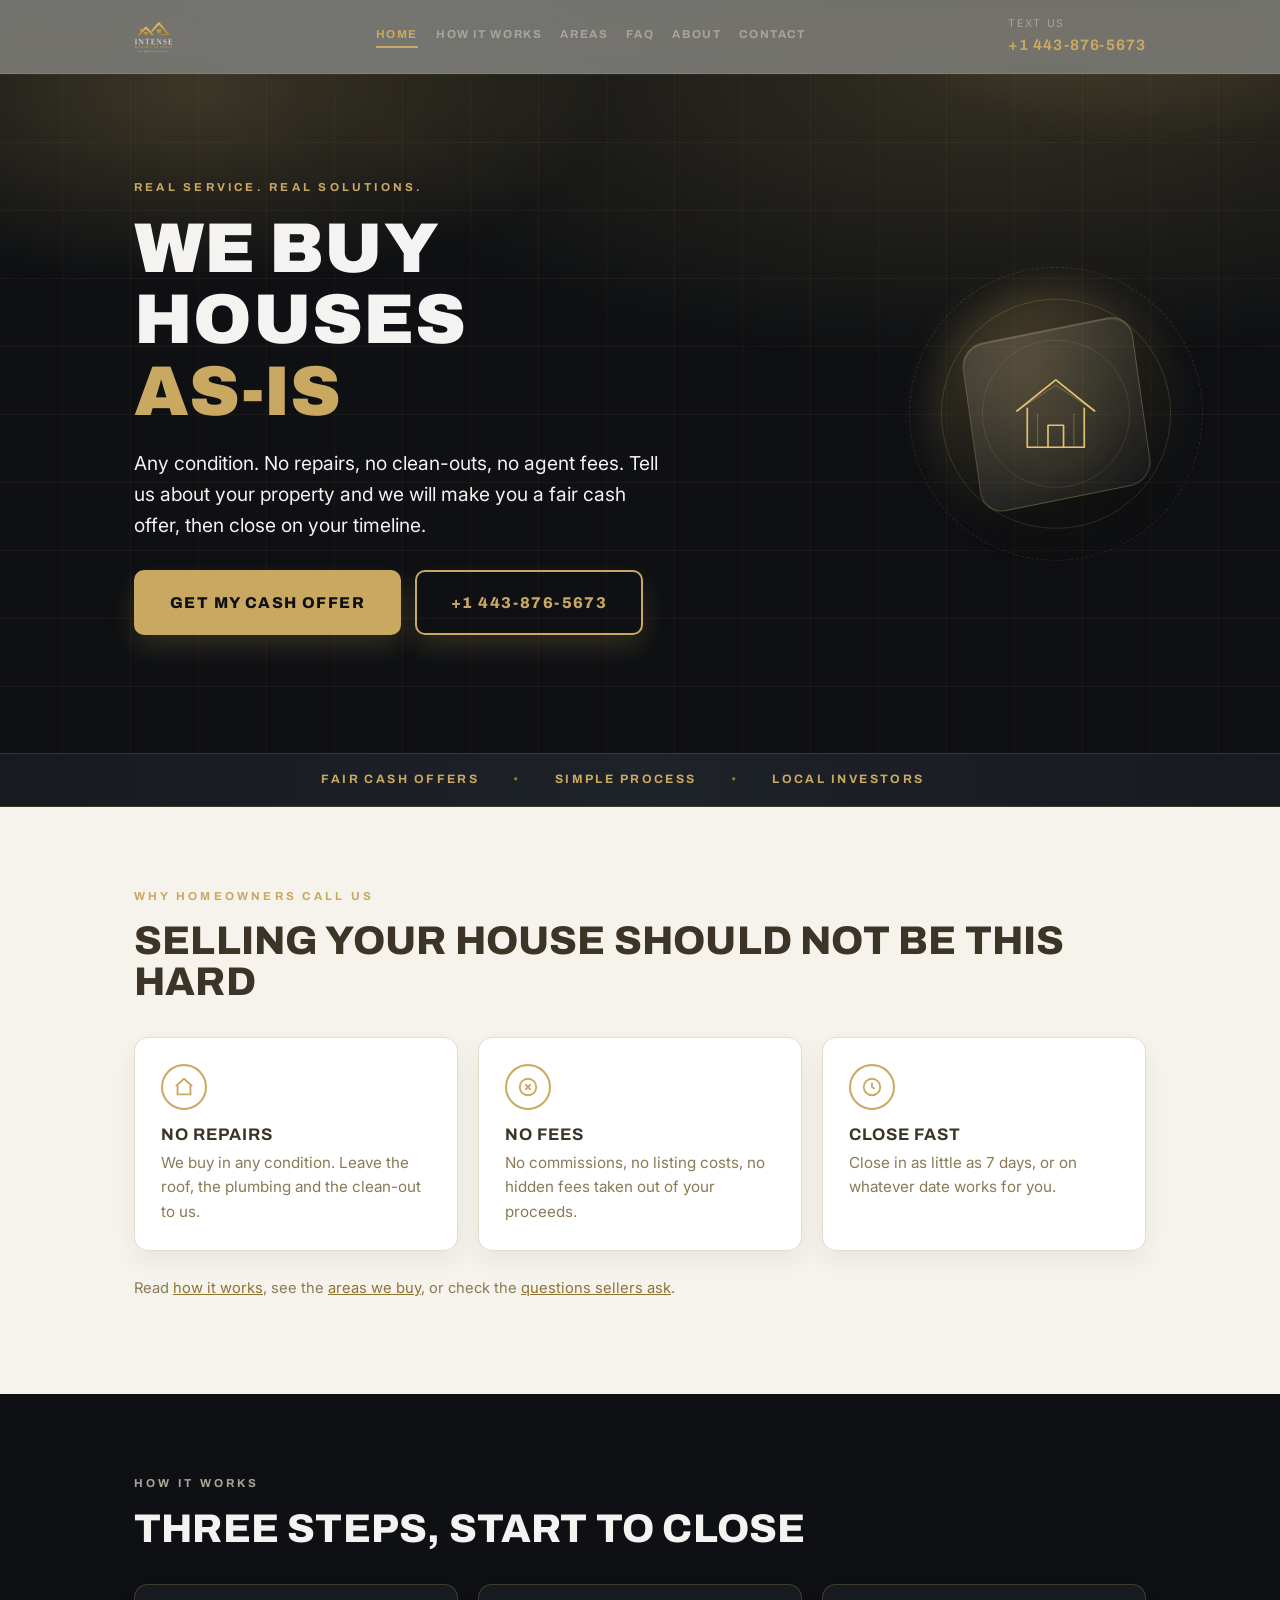
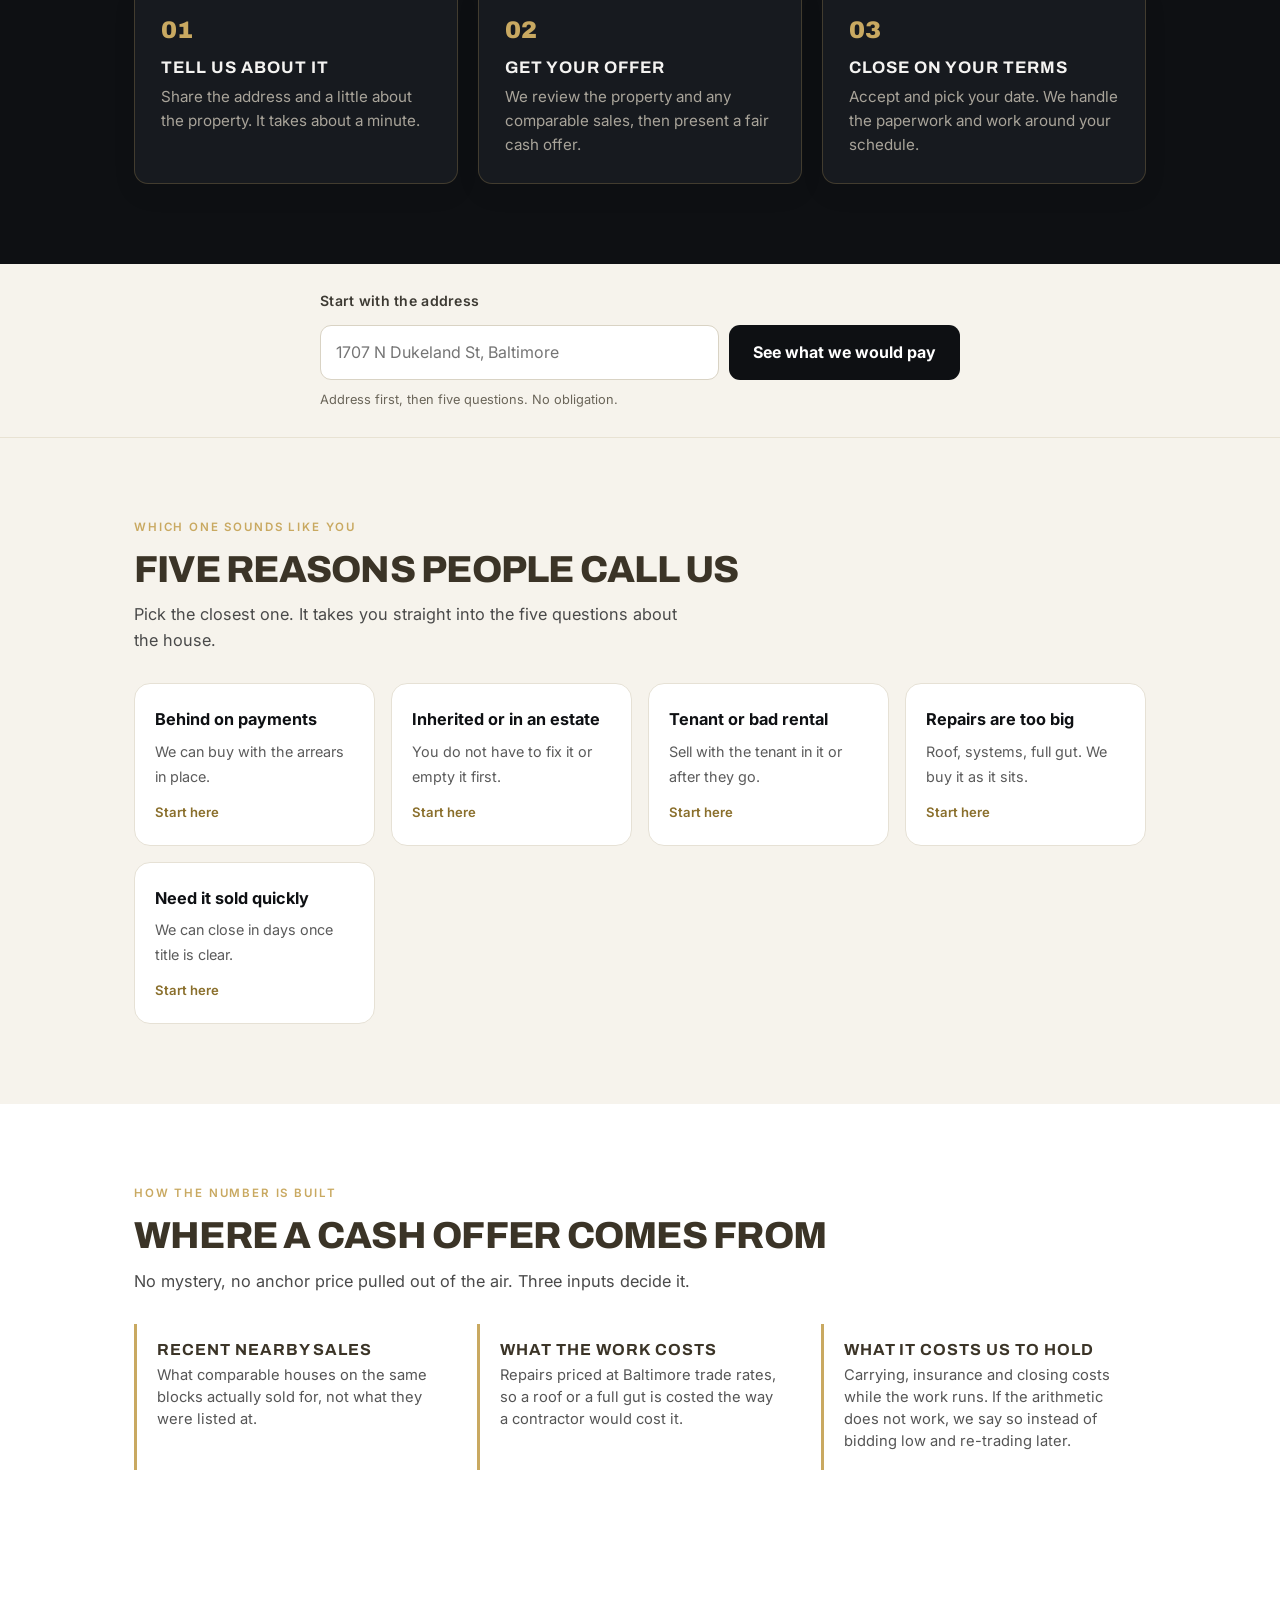
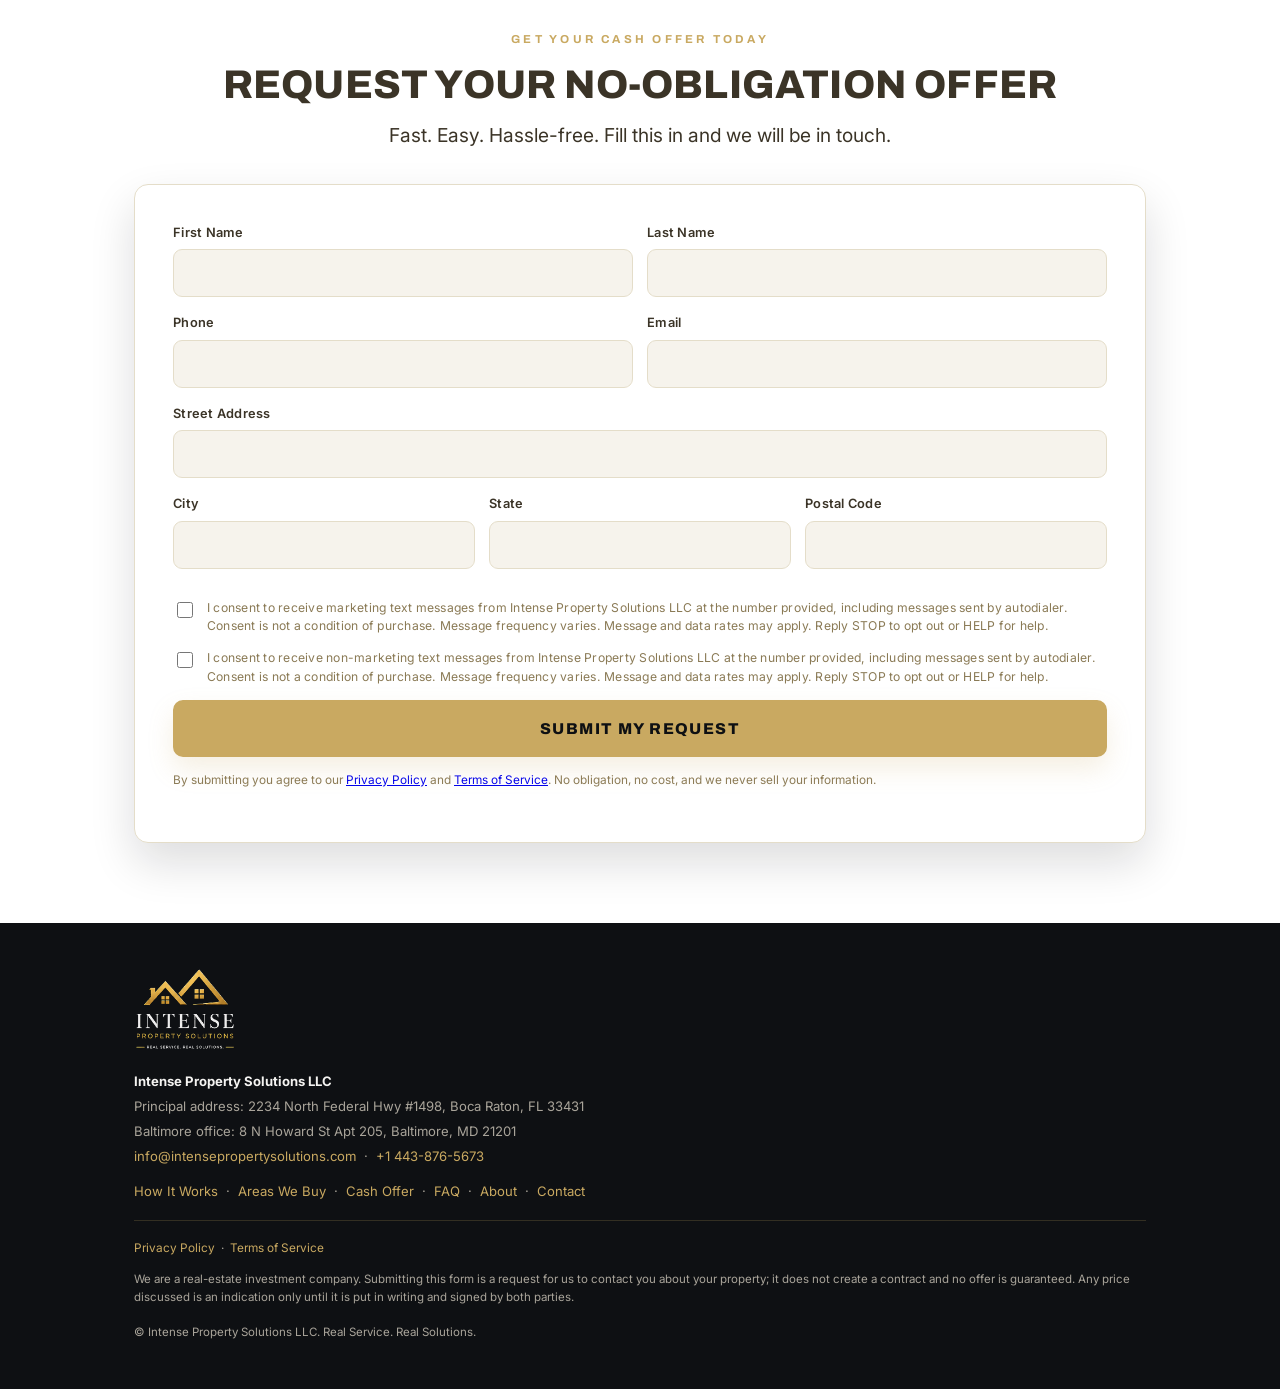
==== commit b53d8191: "Publish the updated home page with the two-step offer flow" ====
--- a/index.html
+++ b/index.html
@@ -5,6 +5,7 @@
 <meta name="viewport" content="width=device-width, initial-scale=1">
 <title>We Buy Houses As-Is in Baltimore &amp; Maryland | IPSolutions</title>
 <meta name="description" content="Intense Property Solutions LLC buys houses for cash in Baltimore and across Maryland. Any condition, no repairs, no agent fees. Request a fair cash offer today.">
+
 <link rel="canonical" href="https://www.intensepropertysolutions.com/">
 <meta name="robots" content="index,follow">
 <meta property="og:type" content="website">
@@ -312,8 +313,10 @@
 </style>
 
 <script type="application/ld+json">{"@context":"https://schema.org","@type":"RealEstateAgent","@id":"https://www.intensepropertysolutions.com/#organization","name":"Intense Property Solutions LLC","url":"https://www.intensepropertysolutions.com/","logo":"https://www.intensepropertysolutions.com/assets/logo-on-light.png","image":"https://www.intensepropertysolutions.com/assets/og-image.png","telephone":"+1-443-876-5673","email":"info@intensepropertysolutions.com","description":"Intense Property Solutions LLC buys houses for cash, as-is, in Baltimore and across Maryland.","address":[{"@type":"PostalAddress","streetAddress":"8 N Howard St Apt 205","addressLocality":"Baltimore","addressRegion":"MD","postalCode":"21201","addressCountry":"US"},{"@type":"PostalAddress","streetAddress":"2234 North Federal Hwy #1498","addressLocality":"Boca Raton","addressRegion":"FL","postalCode":"33431","addressCountry":"US"}],"areaServed":[{"@type":"City","name":"Baltimore"},{"@type":"State","name":"Maryland"},{"@type":"State","name":"Florida"},{"@type":"State","name":"North Carolina"}],"contactPoint":[{"@type":"ContactPoint","telephone":"+1-443-876-5673","contactType":"sales","email":"info@intensepropertysolutions.com","areaServed":"US","availableLanguage":"English"}]}</script>
+<link rel="stylesheet" href="assets/upgrade.css">
 </head>
 <body>
+
 
 <!-- ============ HEADER ============ -->
 <header class="site-head">
@@ -327,7 +330,7 @@
       <a href="about.html">About</a>
       <a href="contact.html">Contact</a>
     </nav>
-    <a class="head-phone" href="sms:+14438765673?&body=Hi%2C%20I%20would%20like%20a%20cash%20offer%20for%20my%20property.%0AName%3A%20%0AProperty%20address%3A%20%0AEmail%3A%20%0APhone%3A%20"><span>Text us</span>+1 443-876-5673</a>
+    <a class="head-phone" href="sms:+14438765673?&body=Hi%2C%20I%20would%20like%20a%20cash%20offer%20for%20my%20property.%20The%20address%20is%3A%20"><span>Text us</span>+1 443-876-5673</a>
   </div>
 </header>
 
@@ -338,8 +341,8 @@
     <h1>We Buy<br>Houses <em>As-Is</em></h1>
     <p class="lead">Any condition. No repairs, no clean-outs, no agent fees. Tell us about your property and we will make you a fair cash offer, then close on your timeline.</p>
     <div class="actions">
-      <a class="btn" href="#offer">Get My Cash Offer</a>
-      <a class="btn ghost" href="sms:+14438765673?&body=Hi%2C%20I%20would%20like%20a%20cash%20offer%20for%20my%20property.%0AName%3A%20%0AProperty%20address%3A%20%0AEmail%3A%20%0APhone%3A%20">+1 443-876-5673</a>
+      <a class="btn" href="cash-offer.html">Get My Cash Offer</a>
+      <a class="btn ghost" href="sms:+14438765673?&body=Hi%2C%20I%20would%20like%20a%20cash%20offer%20for%20my%20property.%20The%20address%20is%3A%20">+1 443-876-5673</a>
     </div>
   </div>
 </section>
@@ -387,6 +390,46 @@
   </div>
 </section>
 
+<!-- ============ ADDRESS BAR (added) ============ -->
+<section class="ips-up">
+  <div class="ips-bar"><div class="wrap"><div class="ips-bar-in">
+    <label for="ips-address">Start with the address</label>
+    <input id="ips-address" type="text" placeholder="1707 N Dukeland St, Baltimore" autocomplete="street-address">
+    <button type="button" id="ips-address-go">See what we would pay</button>
+    <p>Address first, then five questions. No obligation.</p>
+  </div></div></div>
+</section>
+
+<!-- ============ SITUATIONS (added) ============ -->
+<section class="section cream ips-up">
+  <div class="wrap">
+    <p class="ips-eyebrow">Which one sounds like you</p>
+    <h2 class="ips-h">Five reasons people call us</h2>
+    <p class="ips-sub">Pick the closest one. It takes you straight into the five questions about the house.</p>
+    <div class="ips-sits">
+      <a class="ips-sit" href="cash-offer.html?situation=behind"><b>Behind on payments</b><span>We can buy with the arrears in place.</span><i>Start here</i></a>
+      <a class="ips-sit" href="cash-offer.html?situation=inherited"><b>Inherited or in an estate</b><span>You do not have to fix it or empty it first.</span><i>Start here</i></a>
+      <a class="ips-sit" href="cash-offer.html?situation=tenant"><b>Tenant or bad rental</b><span>Sell with the tenant in it or after they go.</span><i>Start here</i></a>
+      <a class="ips-sit" href="cash-offer.html?situation=repairs"><b>Repairs are too big</b><span>Roof, systems, full gut. We buy it as it sits.</span><i>Start here</i></a>
+      <a class="ips-sit" href="cash-offer.html?situation=fast"><b>Need it sold quickly</b><span>We can close in days once title is clear.</span><i>Start here</i></a>
+    </div>
+  </div>
+</section>
+
+<!-- ============ OFFER MATH (added) ============ -->
+<section class="section paper ips-up">
+  <div class="wrap">
+    <p class="ips-eyebrow">How the number is built</p>
+    <h2 class="ips-h">Where a cash offer comes from</h2>
+    <p class="ips-sub">No mystery, no anchor price pulled out of the air. Three inputs decide it.</p>
+    <div class="ips-math">
+      <div><h3>Recent nearby sales</h3><p>What comparable houses on the same blocks actually sold for, not what they were listed at.</p></div>
+      <div><h3>What the work costs</h3><p>Repairs priced at Baltimore trade rates, so a roof or a full gut is costed the way a contractor would cost it.</p></div>
+      <div><h3>What it costs us to hold</h3><p>Carrying, insurance and closing costs while the work runs. If the arithmetic does not work, we say so instead of bidding low and re-trading later.</p></div>
+    </div>
+  </div>
+</section>
+
 <!-- ============ OFFER FORM ============ -->
 <section class="section paper" id="offer">
   <div class="wrap">
@@ -400,7 +443,7 @@
       <div class="form-success" id="form-success" hidden role="status">
         <h3>Request received</h3>
         <p>Thank you. We have your details and a member of our team will be in touch about your cash offer.</p>
-        <p class="form-note">Need us sooner? Text <a href="sms:+14438765673?&body=Hi%2C%20I%20would%20like%20a%20cash%20offer%20for%20my%20property.%0AName%3A%20%0AProperty%20address%3A%20%0AEmail%3A%20%0APhone%3A%20">+1 443-876-5673</a>.</p>
+        <p class="form-note">Need us sooner? Text <a href="sms:+14438765673?&body=Hi%2C%20I%20would%20like%20a%20cash%20offer%20for%20my%20property.%20The%20address%20is%3A%20">+1 443-876-5673</a>.</p>
       </div>
 
       <form id="offer-form" action="https://build.twin.so/triggers/e081f625-10a9-40b0-9259-9f79b8866fbf/webhook" method="post" novalidate>
@@ -412,7 +455,8 @@
           <div class="field"><label for="last_name">Last Name</label><input id="last_name" name="last_name" type="text" autocomplete="family-name" required></div>
         </div>
         <div class="row">
-          <div class="field"><label for="email">Email</label><input id="email" name="email" type="email" autocomplete="email" required></div>
+          <div class="field"><label for="phone">Phone</label><input id="phone" name="phone" type="tel" autocomplete="tel" required></div>
+          <div class="field"><label for="email">Email</label><input id="email" name="email" type="email" autocomplete="email"></div>
         </div>
         <div class="field"><label for="street">Street Address</label><input id="street" name="street" type="text" autocomplete="street-address" required></div>
         <div class="row">
@@ -421,7 +465,8 @@
           <div class="field"><label for="postal">Postal Code</label><input id="postal" name="postal" type="text" autocomplete="postal-code" required></div>
         </div>
 
-        
+        <label class="consent"><input type="checkbox" name="consent_marketing" value="yes"><span>I consent to receive marketing text messages from Intense Property Solutions LLC at the number provided, including messages sent by autodialer. Consent is not a condition of purchase. Message frequency varies. Message and data rates may apply. Reply STOP to opt out or HELP for help.</span></label>
+        <label class="consent"><input type="checkbox" name="consent_non_marketing" value="yes"><span>I consent to receive non-marketing text messages from Intense Property Solutions LLC at the number provided, including messages sent by autodialer. Consent is not a condition of purchase. Message frequency varies. Message and data rates may apply. Reply STOP to opt out or HELP for help.</span></label>
 
         <button class="btn block" type="submit" style="margin-top:10px">Submit My Request</button>
         <p class="form-msg" id="form-msg" role="alert" hidden></p>
@@ -438,8 +483,8 @@
     <p style="margin:0 0 4px"><strong style="color:#F4F3F1">Intense Property Solutions LLC</strong></p>
     <p style="margin:0 0 4px">Principal address: 2234 North Federal Hwy #1498, Boca Raton, FL 33431</p>
     <p style="margin:0 0 4px">Baltimore office: 8 N Howard St Apt 205, Baltimore, MD 21201</p>
-    <p style="margin:0 0 4px"><a href="mailto:info@intensepropertysolutions.com">info@intensepropertysolutions.com</a> &nbsp;&middot;&nbsp; <a href="sms:+14438765673?&body=Hi%2C%20I%20would%20like%20a%20cash%20offer%20for%20my%20property.%0AName%3A%20%0AProperty%20address%3A%20%0AEmail%3A%20%0APhone%3A%20">+1 443-876-5673</a></p>
-    <p style="margin:14px 0 0"><a href="how-it-works.html">How It Works</a> &nbsp;&middot;&nbsp; <a href="areas.html">Areas We Buy</a> &nbsp;&middot;&nbsp; <a href="faq.html">FAQ</a> &nbsp;&middot;&nbsp; <a href="about.html">About</a> &nbsp;&middot;&nbsp; <a href="contact.html">Contact</a></p>
+    <p style="margin:0 0 4px"><a href="mailto:info@intensepropertysolutions.com">info@intensepropertysolutions.com</a> &nbsp;&middot;&nbsp; <a href="sms:+14438765673?&body=Hi%2C%20I%20would%20like%20a%20cash%20offer%20for%20my%20property.%20The%20address%20is%3A%20">+1 443-876-5673</a></p>
+    <p style="margin:14px 0 0"><a href="how-it-works.html">How It Works</a> &nbsp;&middot;&nbsp; <a href="areas.html">Areas We Buy</a> &nbsp;&middot;&nbsp; <a href="cash-offer.html">Cash Offer</a> &nbsp;&middot;&nbsp; <a href="faq.html">FAQ</a> &nbsp;&middot;&nbsp; <a href="about.html">About</a> &nbsp;&middot;&nbsp; <a href="contact.html">Contact</a></p>
     <div class="legal">
       <a href="privacy.html">Privacy Policy</a> &nbsp;&middot;&nbsp; <a href="terms.html">Terms of Service</a>
       <p class="advisory" style="color:#A9A49A;margin-top:12px">We are a real-estate investment company. Submitting this form is a request for us to contact you about your property; it does not create a contract and no offer is guaranteed. Any price discussed is an indication only until it is put in writing and signed by both parties.</p>
@@ -552,6 +597,19 @@
     card.addEventListener('pointerleave', function(){ card.style.transform = ''; });
   });
 })();
-</script><script src="https://widgets.leadconnectorhq.com/loader.js" data-resources-url="https://widgets.leadconnectorhq.com/chat-widget/loader.js" data-widget-id="6ad95825295e8b31437d6337" data-source="WEB_USER"></script></script>
+</script><script>
+(function () {
+  var input = document.getElementById('ips-address');
+  var go = document.getElementById('ips-address-go');
+  if (!input || !go) return;
+  function jump() {
+    var v = input.value.trim();
+    if (!v) { input.focus(); return; }
+    window.location.href = 'cash-offer.html?address=' + encodeURIComponent(v);
+  }
+  go.addEventListener('click', jump);
+  input.addEventListener('keydown', function (e) { if (e.key === 'Enter') { e.preventDefault(); jump(); } });
+})();
+</script>
 </body>
 </html>
--- a/assets/upgrade.css
+++ b/assets/upgrade.css
@@ -0,0 +1,73 @@
+
+/* ===== IPS conversion layer (additive, scoped) ===== */
+.ips-up{--ips-ink:#0E1013;--ips-gold:#C9A961;--ips-cream:#F6F3EC}
+.ips-up *{box-sizing:border-box}
+.ips-up .ips-eyebrow{font-size:.72rem;letter-spacing:.16em;text-transform:uppercase;color:var(--ips-gold);margin:0 0 12px;font-weight:600}
+.ips-up h2.ips-h{font-size:clamp(1.6rem,3.2vw,2.35rem);line-height:1.15;margin:0 0 10px;letter-spacing:-.02em}
+.ips-up p.ips-sub{margin:0 0 30px;max-width:56ch;color:#4a4a4a;font-size:1.02rem}
+
+/* address bar */
+.ips-bar{background:#F6F3EC;border-bottom:1px solid #e8e2d3;padding:26px 0}
+.ips-bar .ips-bar-in{display:flex;gap:10px;flex-wrap:wrap;align-items:center;max-width:640px;margin:0 auto}
+.ips-bar label{flex:1 1 100%;font-size:.88rem;font-weight:600;color:#3d3a33;margin:0 0 2px}
+.ips-bar input{flex:1 1 260px;min-width:0;font:inherit;font-size:1rem;padding:14px 15px;border:1px solid #d9d3c4;border-radius:11px;background:#fff;color:#0E1013}
+.ips-bar input:focus{outline:2px solid rgba(201,169,97,.55);outline-offset:1px;border-color:#C9A961}
+.ips-bar button{flex:0 0 auto;background:#0E1013;color:#fff;border:0;border-radius:11px;font:inherit;font-weight:700;padding:15px 24px;cursor:pointer}
+.ips-bar button:hover{background:#22262c}
+.ips-bar p{flex:1 1 100%;margin:0;font-size:.8rem;color:#6a6559}
+
+/* situation cards */
+.ips-sits{display:grid;gap:16px;grid-template-columns:repeat(auto-fit,minmax(210px,1fr));margin:0}
+.ips-sit{display:block;text-decoration:none;background:#fff;border:1px solid #e6e1d5;border-radius:16px;padding:22px 20px;color:var(--ips-ink);transition:transform .16s ease,box-shadow .16s ease,border-color .16s ease}
+.ips-sit:hover{transform:translateY(-3px);border-color:var(--ips-gold);box-shadow:0 12px 26px rgba(14,16,19,.09)}
+.ips-sit b{display:block;font-size:1.02rem;margin:0 0 6px}
+.ips-sit span{font-size:.9rem;color:#5b5b5b;line-height:1.45}
+.ips-sit i{display:block;margin-top:12px;font-style:normal;font-size:.82rem;font-weight:600;color:#8a6f2c}
+
+/* offer math */
+.ips-math{display:grid;gap:18px;grid-template-columns:repeat(auto-fit,minmax(240px,1fr));margin-top:8px}
+.ips-math div{background:#fff;border-left:3px solid var(--ips-gold);border-radius:0 12px 12px 0;padding:18px 20px}
+.ips-math h3{margin:0 0 6px;font-size:1rem}
+.ips-math p{margin:0;font-size:.92rem;color:#555;line-height:1.5}
+
+/* cash offer page */
+.ips-page{padding:56px 0 72px}
+.ips-card{background:#fff;border:1px solid #e6e1d5;border-radius:18px;padding:clamp(22px,4vw,40px);max-width:760px;margin:0 auto}
+.ips-card h1{font-size:clamp(1.7rem,3.4vw,2.4rem);line-height:1.12;margin:0 0 8px;letter-spacing:-.02em}
+.ips-card .ips-lede{margin:0 0 26px;color:#4a4a4a}
+.ips-step{display:none}
+.ips-step.on{display:block}
+.ips-stepnum{font-size:.74rem;letter-spacing:.14em;text-transform:uppercase;color:#8a7a52;font-weight:700;margin:0 0 14px}
+.ips-q{margin:0 0 26px}
+.ips-q legend{font-weight:600;font-size:1rem;margin:0 0 12px;padding:0}
+.ips-q{border:0;padding:0}
+.ips-opts{display:grid;gap:9px}
+.ips-opt{display:flex;gap:11px;align-items:flex-start;border:1px solid #e6e1d5;border-radius:11px;padding:12px 14px;cursor:pointer;font-size:.95rem;line-height:1.35}
+.ips-opt:hover{border-color:#cbbf9e;background:#fbf9f3}
+.ips-opt input{margin:3px 0 0;accent-color:#8a6f2c;flex:0 0 auto}
+.ips-opt input:checked + span{font-weight:600}
+.ips-field{margin:0 0 16px}
+.ips-field label{display:block;font-size:.88rem;font-weight:600;margin:0 0 6px}
+.ips-field input{width:100%;font:inherit;font-size:1rem;padding:12px 13px;border:1px solid #d9d3c4;border-radius:10px;background:#fff}
+.ips-field input:focus{outline:2px solid rgba(201,169,97,.55);outline-offset:1px;border-color:var(--ips-gold)}
+.ips-row{display:grid;gap:14px;grid-template-columns:1fr 1fr}
+.ips-row3{display:grid;gap:14px;grid-template-columns:2fr 1fr 1fr}
+.ips-btn{display:inline-block;background:var(--ips-ink);color:#fff;border:0;border-radius:11px;font:inherit;font-weight:700;font-size:1rem;padding:15px 26px;cursor:pointer}
+.ips-btn:hover{background:#22262c}
+.ips-btn.ips-ghost{background:transparent;color:var(--ips-ink);border:1px solid #cfc7b4}
+.ips-btn.ips-gold{background:var(--ips-gold);color:#1b1508}
+.ips-actions-nav{display:flex;gap:12px;align-items:center;flex-wrap:wrap;margin-top:8px}
+.ips-back{background:none;border:0;color:#6b6350;font:inherit;font-size:.9rem;text-decoration:underline;cursor:pointer;padding:6px 0}
+.ips-consent{display:flex;gap:10px;font-size:.78rem;line-height:1.45;color:#4d4d4d;margin:0 0 12px}
+.ips-consent input{margin:3px 0 0;flex:0 0 auto}
+.ips-note{font-size:.78rem;color:#6a6a6a;margin:14px 0 0;line-height:1.5}
+.ips-err{color:#a3242a;font-size:.86rem;margin:10px 0 0;font-weight:600}
+.ips-result{border-radius:14px;padding:22px 24px;margin:0 0 26px;background:#f7f3e6;border:1px solid #e2d6b4}
+.ips-result h2{margin:0 0 8px;font-size:1.2rem;letter-spacing:-.01em}
+.ips-result p{margin:0 0 10px;font-size:.96rem;line-height:1.5;color:#40392a}
+.ips-result ul{margin:0 0 4px;padding-left:20px;font-size:.94rem;line-height:1.55;color:#40392a}
+.ips-result.ips-no{background:#f2f1ee;border-color:#dcd9d1}
+.ips-done{text-align:left}
+.ips-done h2{margin:0 0 10px}
+.ips-hp{position:absolute;left:-9999px;height:0;overflow:hidden}
+@media (max-width:620px){.ips-row,.ips-row3{grid-template-columns:1fr}.ips-page{padding:34px 0 52px}}
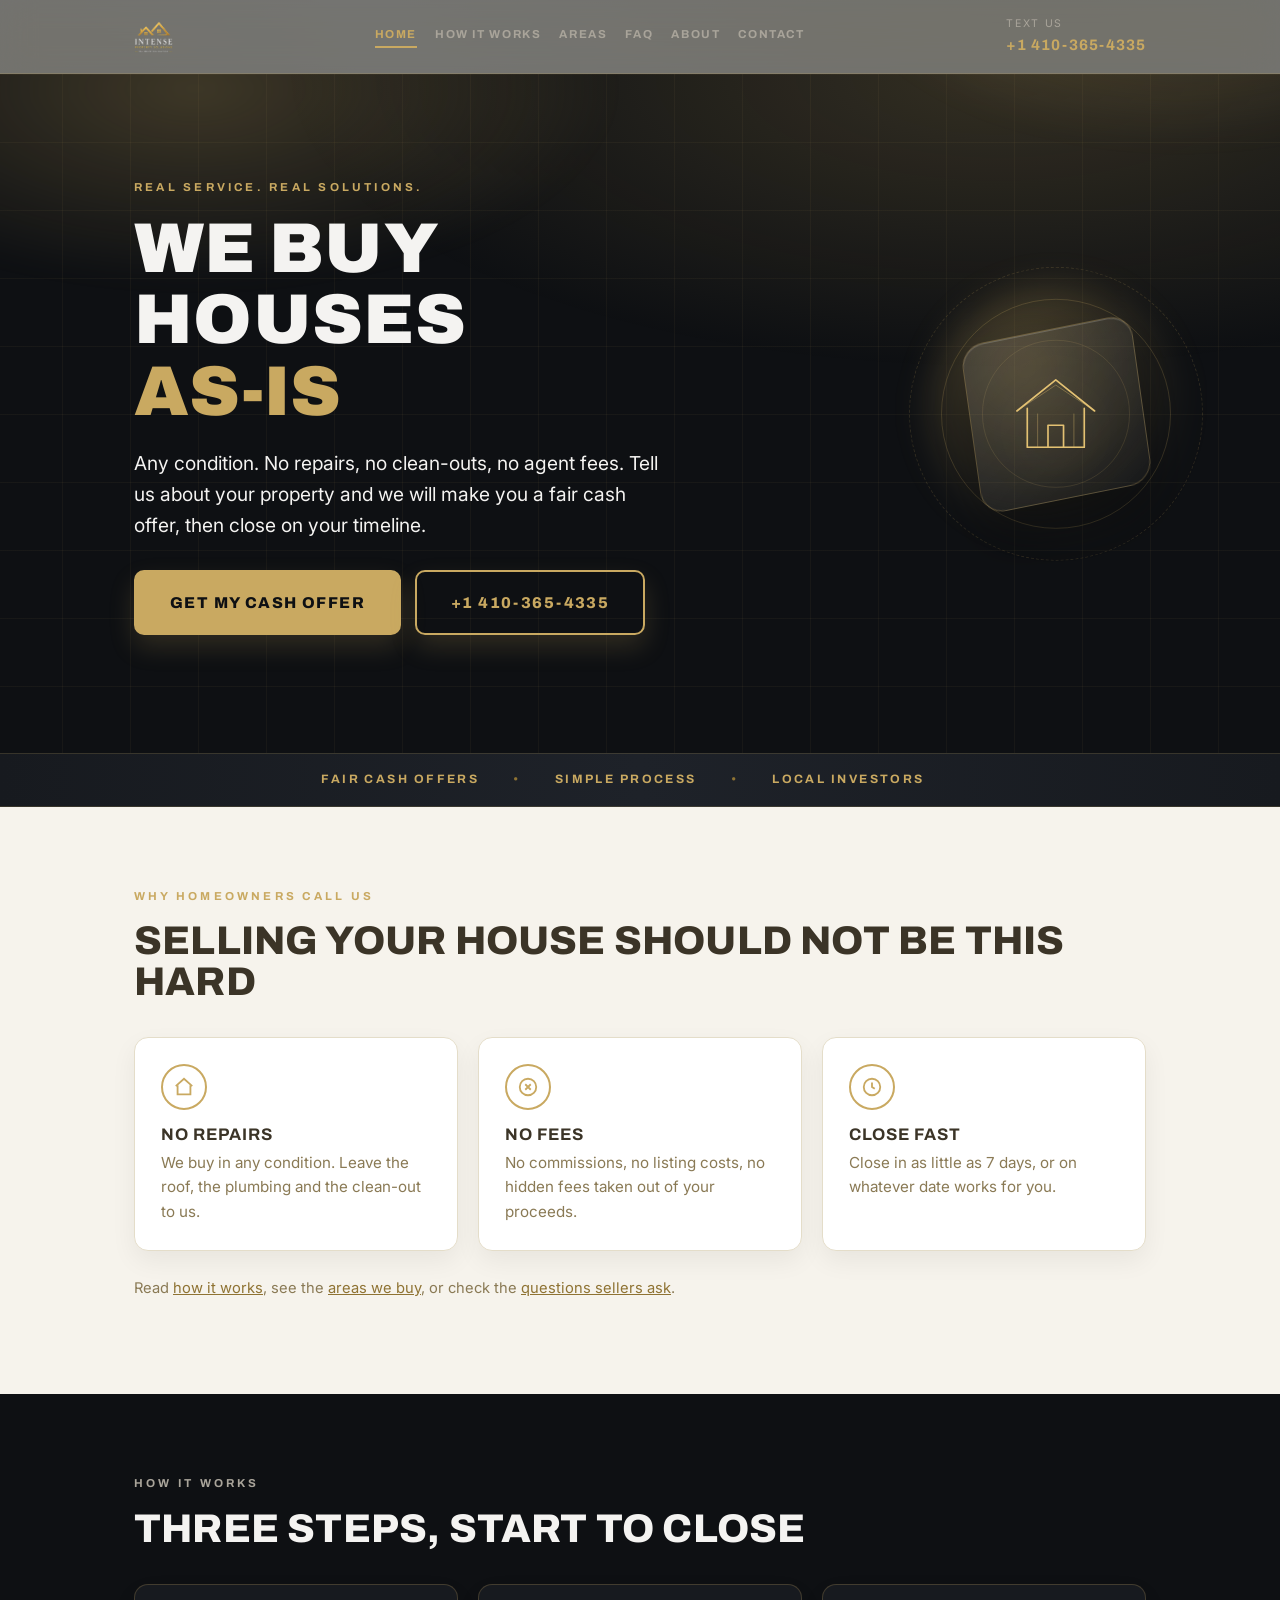
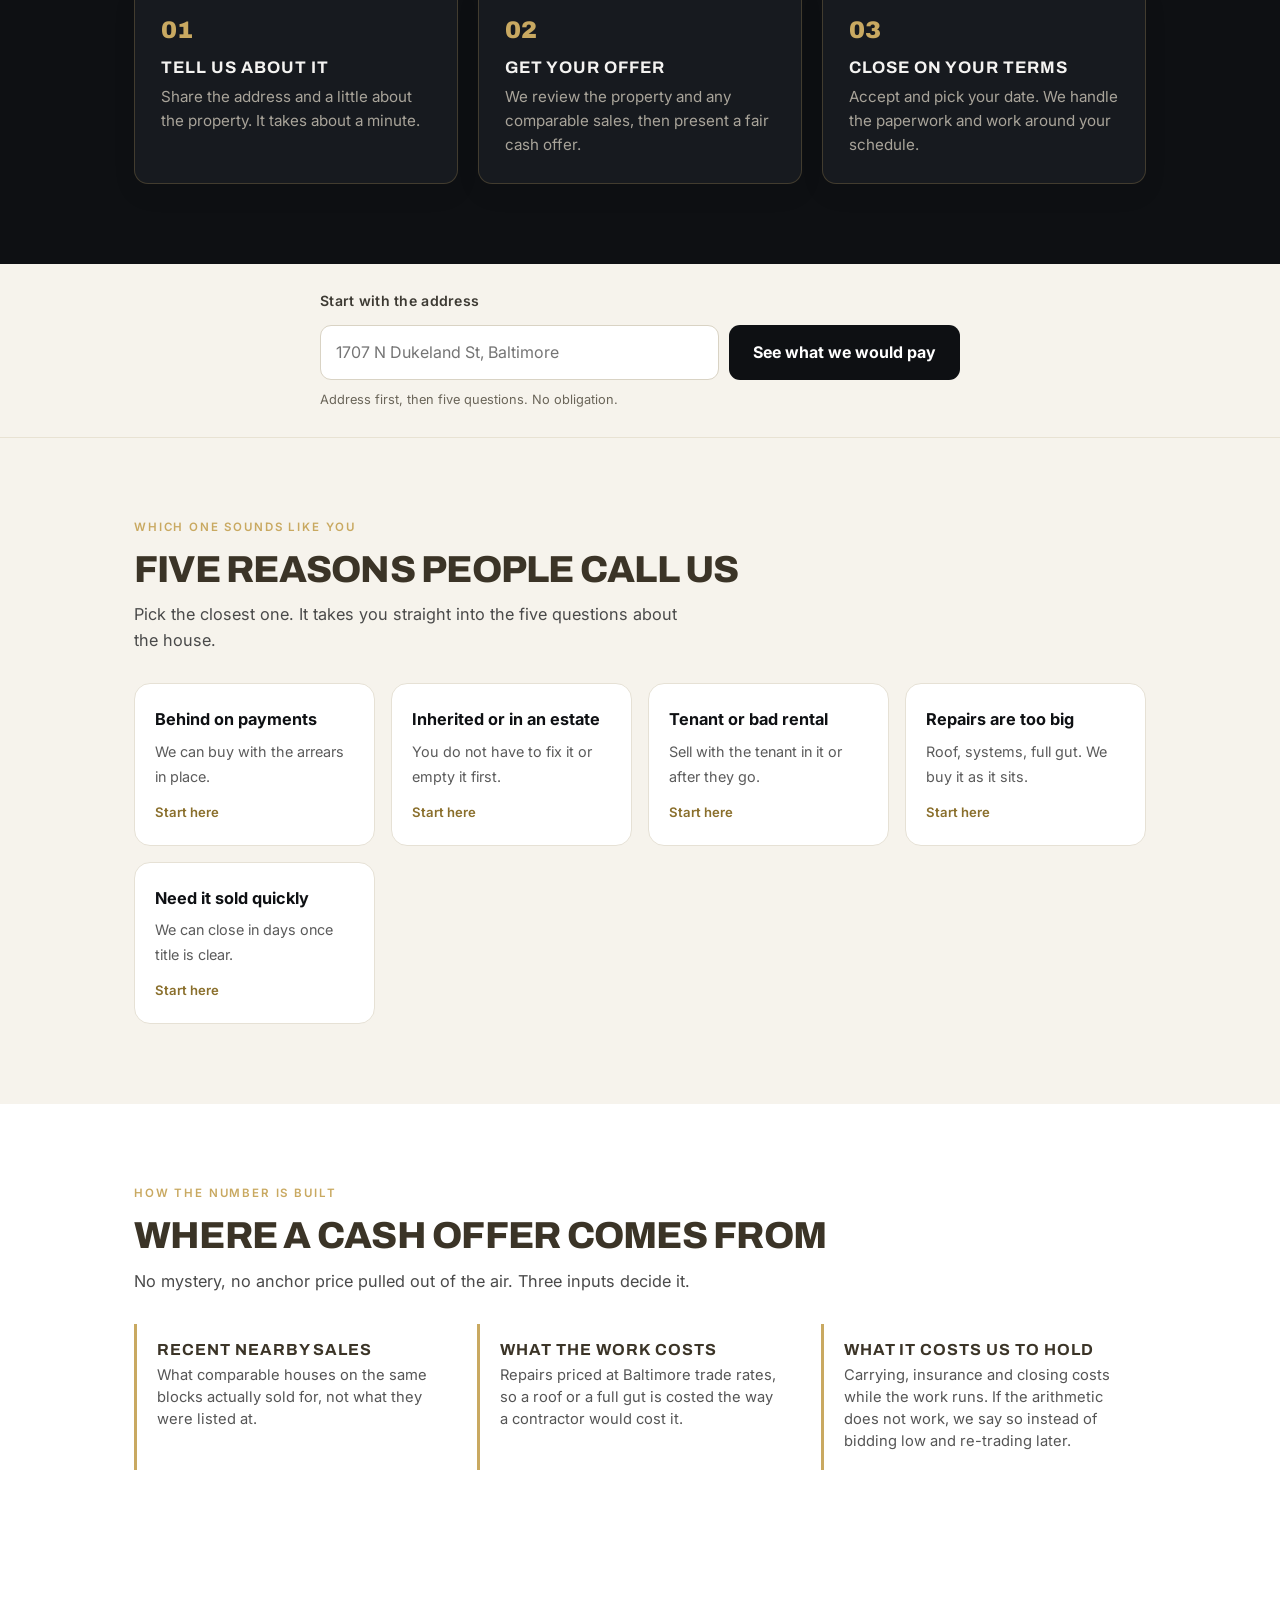
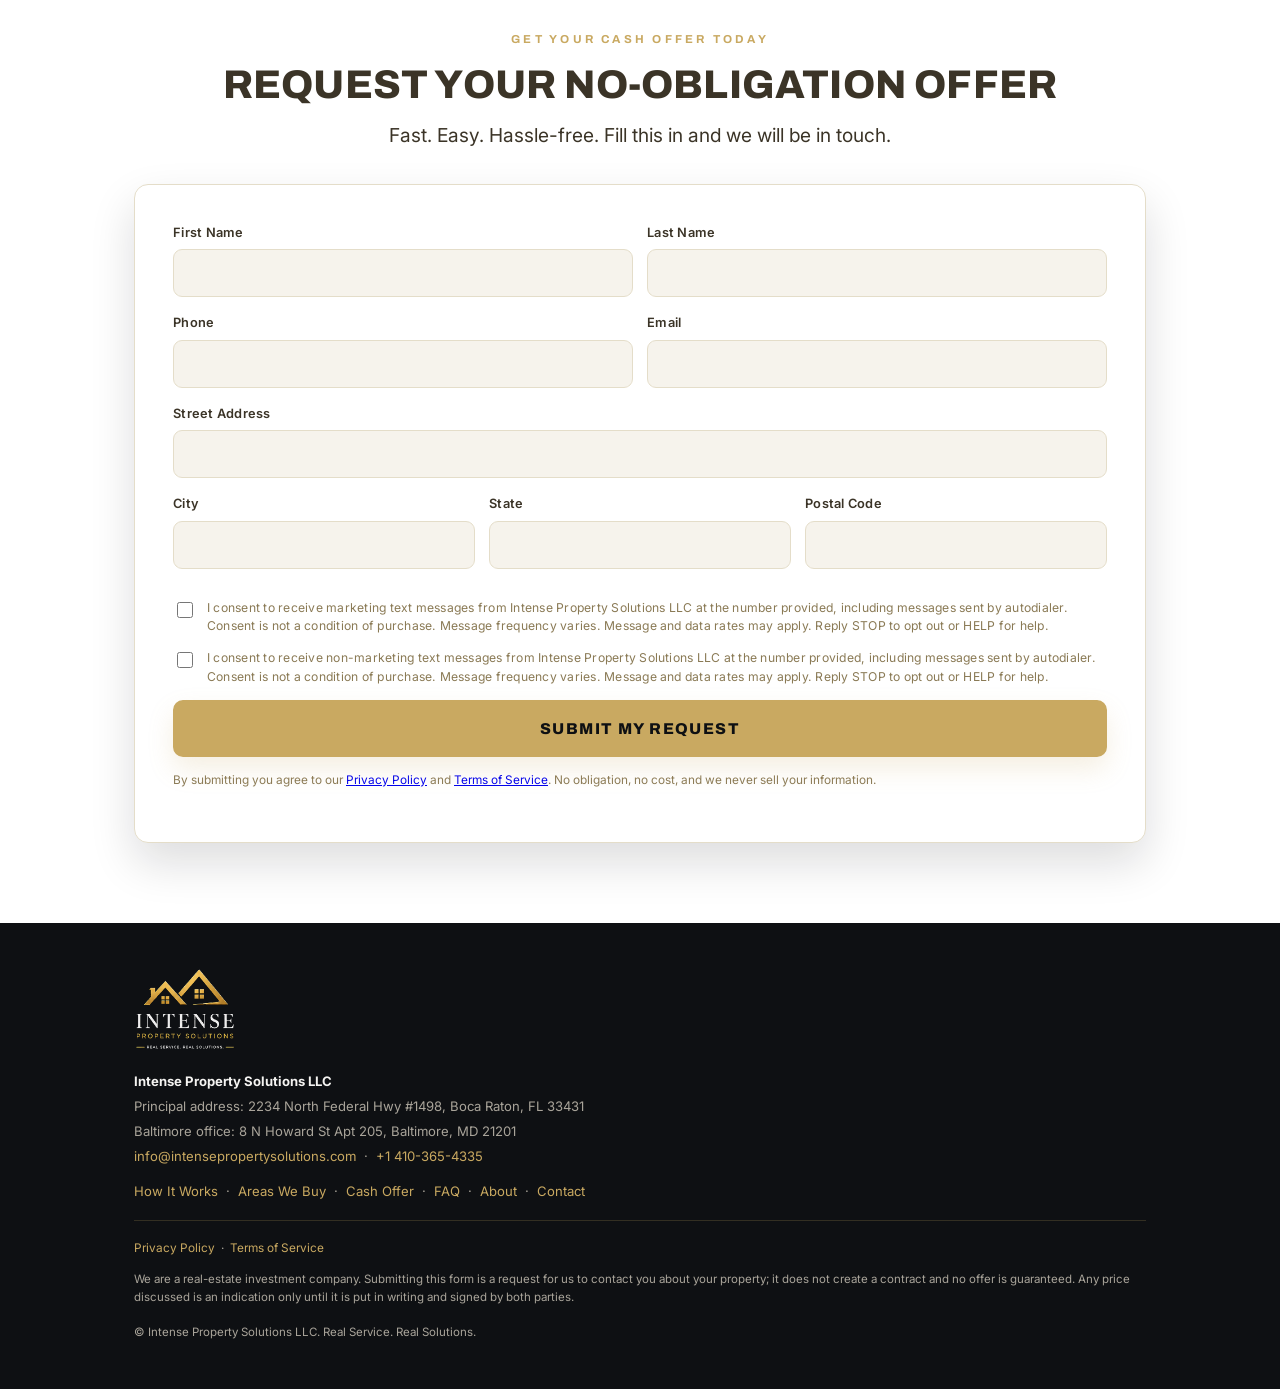
==== commit 7cd9803d: "Update the contact number on the home page to 410-365-4335" ====
--- a/index.html
+++ b/index.html
@@ -312,7 +312,7 @@
 
 </style>
 
-<script type="application/ld+json">{"@context":"https://schema.org","@type":"RealEstateAgent","@id":"https://www.intensepropertysolutions.com/#organization","name":"Intense Property Solutions LLC","url":"https://www.intensepropertysolutions.com/","logo":"https://www.intensepropertysolutions.com/assets/logo-on-light.png","image":"https://www.intensepropertysolutions.com/assets/og-image.png","telephone":"+1-443-876-5673","email":"info@intensepropertysolutions.com","description":"Intense Property Solutions LLC buys houses for cash, as-is, in Baltimore and across Maryland.","address":[{"@type":"PostalAddress","streetAddress":"8 N Howard St Apt 205","addressLocality":"Baltimore","addressRegion":"MD","postalCode":"21201","addressCountry":"US"},{"@type":"PostalAddress","streetAddress":"2234 North Federal Hwy #1498","addressLocality":"Boca Raton","addressRegion":"FL","postalCode":"33431","addressCountry":"US"}],"areaServed":[{"@type":"City","name":"Baltimore"},{"@type":"State","name":"Maryland"},{"@type":"State","name":"Florida"},{"@type":"State","name":"North Carolina"}],"contactPoint":[{"@type":"ContactPoint","telephone":"+1-443-876-5673","contactType":"sales","email":"info@intensepropertysolutions.com","areaServed":"US","availableLanguage":"English"}]}</script>
+<script type="application/ld+json">{"@context":"https://schema.org","@type":"RealEstateAgent","@id":"https://www.intensepropertysolutions.com/#organization","name":"Intense Property Solutions LLC","url":"https://www.intensepropertysolutions.com/","logo":"https://www.intensepropertysolutions.com/assets/logo-on-light.png","image":"https://www.intensepropertysolutions.com/assets/og-image.png","telephone":"+1-410-365-4335","email":"info@intensepropertysolutions.com","description":"Intense Property Solutions LLC buys houses for cash, as-is, in Baltimore and across Maryland.","address":[{"@type":"PostalAddress","streetAddress":"8 N Howard St Apt 205","addressLocality":"Baltimore","addressRegion":"MD","postalCode":"21201","addressCountry":"US"},{"@type":"PostalAddress","streetAddress":"2234 North Federal Hwy #1498","addressLocality":"Boca Raton","addressRegion":"FL","postalCode":"33431","addressCountry":"US"}],"areaServed":[{"@type":"City","name":"Baltimore"},{"@type":"State","name":"Maryland"},{"@type":"State","name":"Florida"},{"@type":"State","name":"North Carolina"}],"contactPoint":[{"@type":"ContactPoint","telephone":"+1-410-365-4335","contactType":"sales","email":"info@intensepropertysolutions.com","areaServed":"US","availableLanguage":"English"}]}</script>
 <link rel="stylesheet" href="assets/upgrade.css">
 </head>
 <body>
@@ -330,7 +330,7 @@
       <a href="about.html">About</a>
       <a href="contact.html">Contact</a>
     </nav>
-    <a class="head-phone" href="sms:+14438765673?&body=Hi%2C%20I%20would%20like%20a%20cash%20offer%20for%20my%20property.%20The%20address%20is%3A%20"><span>Text us</span>+1 443-876-5673</a>
+    <a class="head-phone" href="sms:+14103654335?&body=Hi%2C%20I%20would%20like%20a%20cash%20offer%20for%20my%20property.%20The%20address%20is%3A%20"><span>Text us</span>+1 410-365-4335</a>
   </div>
 </header>
 
@@ -342,7 +342,7 @@
     <p class="lead">Any condition. No repairs, no clean-outs, no agent fees. Tell us about your property and we will make you a fair cash offer, then close on your timeline.</p>
     <div class="actions">
       <a class="btn" href="cash-offer.html">Get My Cash Offer</a>
-      <a class="btn ghost" href="sms:+14438765673?&body=Hi%2C%20I%20would%20like%20a%20cash%20offer%20for%20my%20property.%20The%20address%20is%3A%20">+1 443-876-5673</a>
+      <a class="btn ghost" href="sms:+14103654335?&body=Hi%2C%20I%20would%20like%20a%20cash%20offer%20for%20my%20property.%20The%20address%20is%3A%20">+1 410-365-4335</a>
     </div>
   </div>
 </section>
@@ -443,7 +443,7 @@
       <div class="form-success" id="form-success" hidden role="status">
         <h3>Request received</h3>
         <p>Thank you. We have your details and a member of our team will be in touch about your cash offer.</p>
-        <p class="form-note">Need us sooner? Text <a href="sms:+14438765673?&body=Hi%2C%20I%20would%20like%20a%20cash%20offer%20for%20my%20property.%20The%20address%20is%3A%20">+1 443-876-5673</a>.</p>
+        <p class="form-note">Need us sooner? Text <a href="sms:+14103654335?&body=Hi%2C%20I%20would%20like%20a%20cash%20offer%20for%20my%20property.%20The%20address%20is%3A%20">+1 410-365-4335</a>.</p>
       </div>
 
       <form id="offer-form" action="https://build.twin.so/triggers/e081f625-10a9-40b0-9259-9f79b8866fbf/webhook" method="post" novalidate>
@@ -483,7 +483,7 @@
     <p style="margin:0 0 4px"><strong style="color:#F4F3F1">Intense Property Solutions LLC</strong></p>
     <p style="margin:0 0 4px">Principal address: 2234 North Federal Hwy #1498, Boca Raton, FL 33431</p>
     <p style="margin:0 0 4px">Baltimore office: 8 N Howard St Apt 205, Baltimore, MD 21201</p>
-    <p style="margin:0 0 4px"><a href="mailto:info@intensepropertysolutions.com">info@intensepropertysolutions.com</a> &nbsp;&middot;&nbsp; <a href="sms:+14438765673?&body=Hi%2C%20I%20would%20like%20a%20cash%20offer%20for%20my%20property.%20The%20address%20is%3A%20">+1 443-876-5673</a></p>
+    <p style="margin:0 0 4px"><a href="mailto:info@intensepropertysolutions.com">info@intensepropertysolutions.com</a> &nbsp;&middot;&nbsp; <a href="sms:+14103654335?&body=Hi%2C%20I%20would%20like%20a%20cash%20offer%20for%20my%20property.%20The%20address%20is%3A%20">+1 410-365-4335</a></p>
     <p style="margin:14px 0 0"><a href="how-it-works.html">How It Works</a> &nbsp;&middot;&nbsp; <a href="areas.html">Areas We Buy</a> &nbsp;&middot;&nbsp; <a href="cash-offer.html">Cash Offer</a> &nbsp;&middot;&nbsp; <a href="faq.html">FAQ</a> &nbsp;&middot;&nbsp; <a href="about.html">About</a> &nbsp;&middot;&nbsp; <a href="contact.html">Contact</a></p>
     <div class="legal">
       <a href="privacy.html">Privacy Policy</a> &nbsp;&middot;&nbsp; <a href="terms.html">Terms of Service</a>
@@ -552,7 +552,7 @@
     window.setTimeout(function () {
       if (!sent || !button || !button.disabled) return;
       button.disabled = false; button.textContent = buttonLabel;
-      fail('This is taking longer than expected. Please try again, or call +1 443-876-5673.');
+      fail('This is taking longer than expected. Please try again, or call +1 410-365-4335.');
     }, 25000);
   });
 
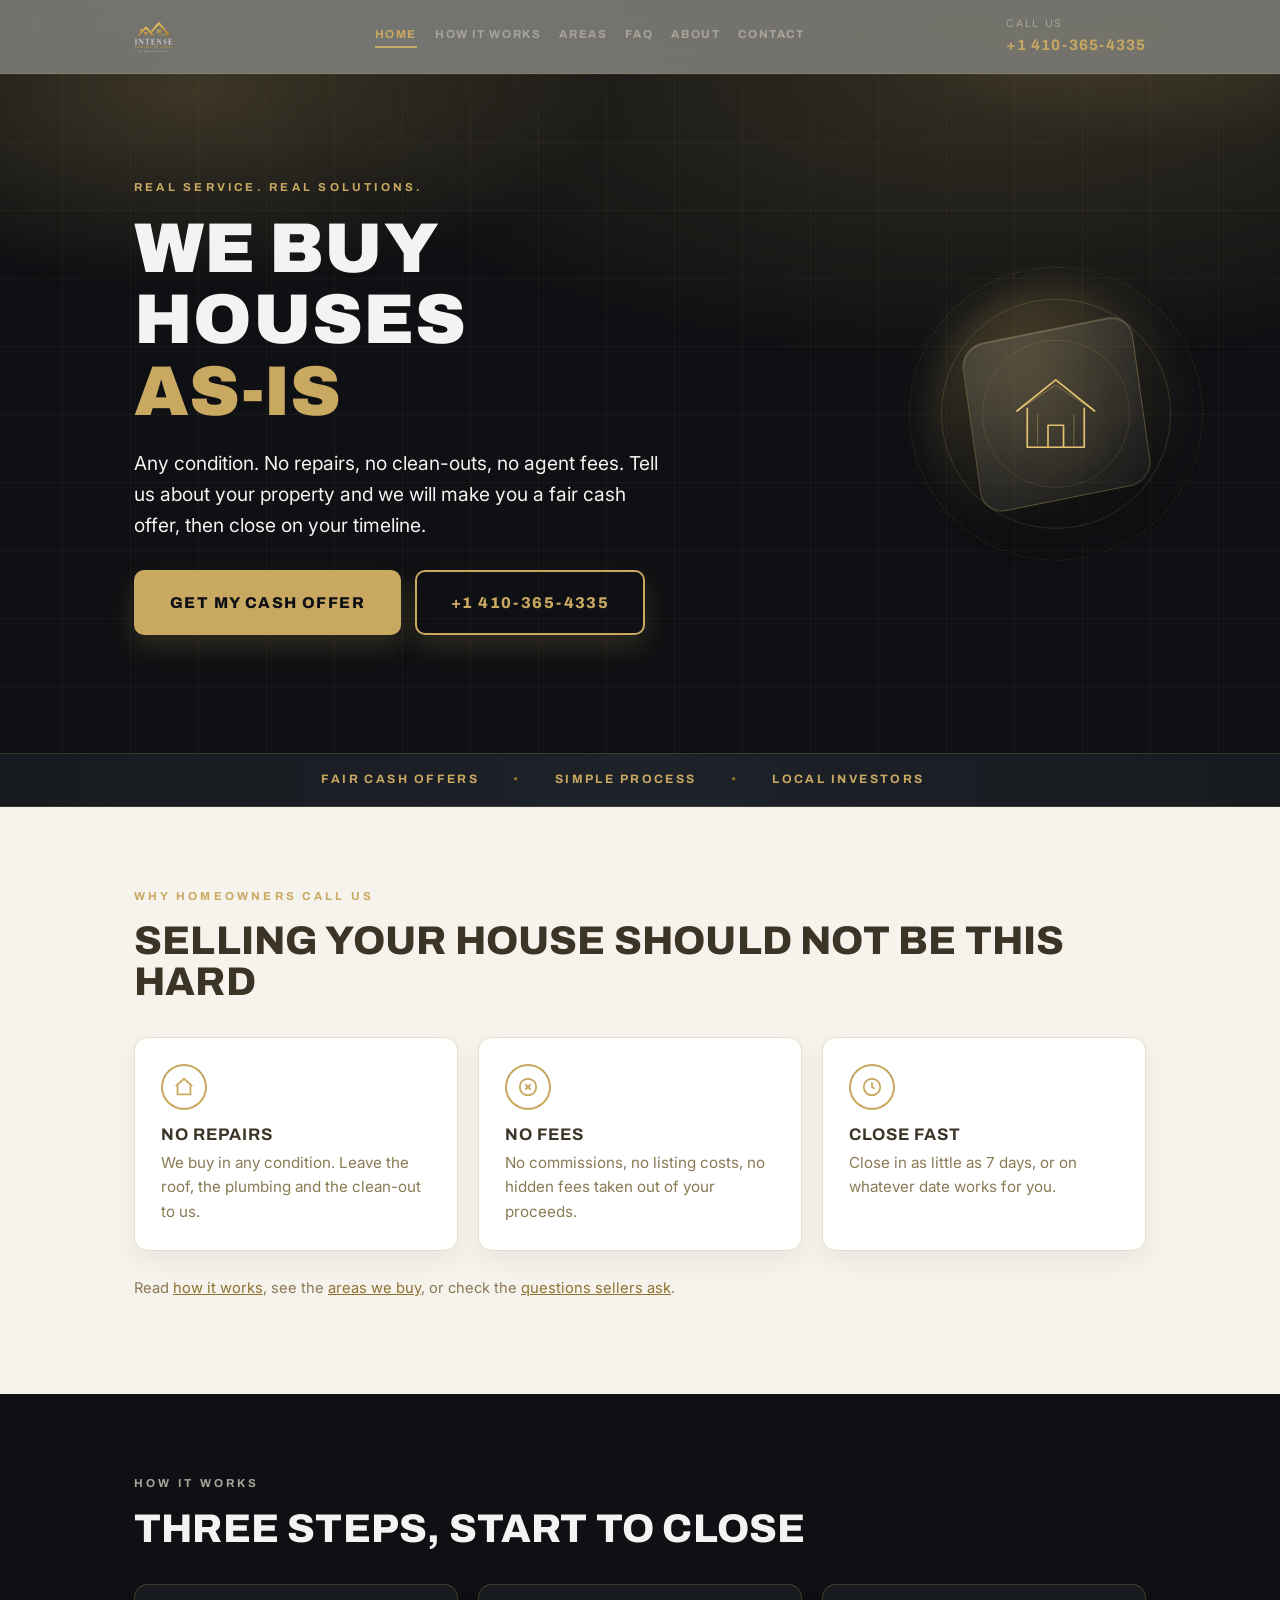
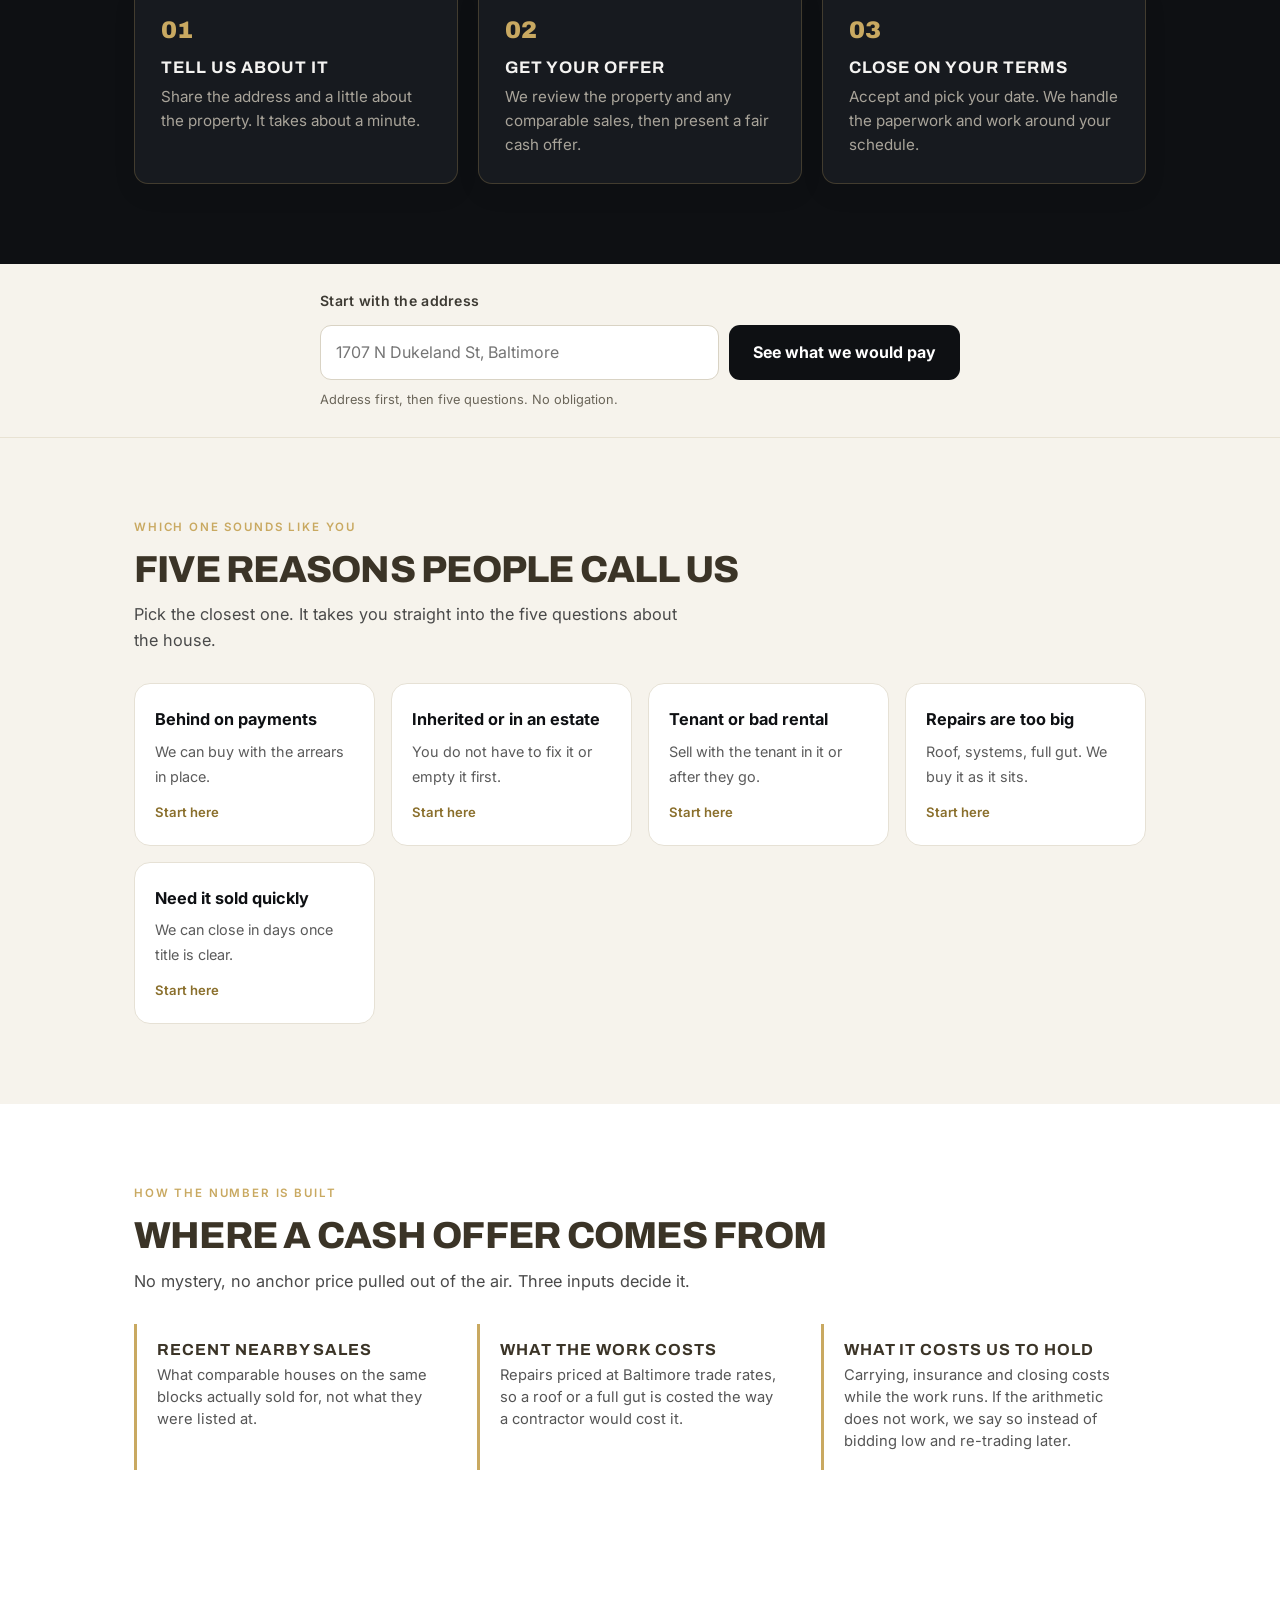
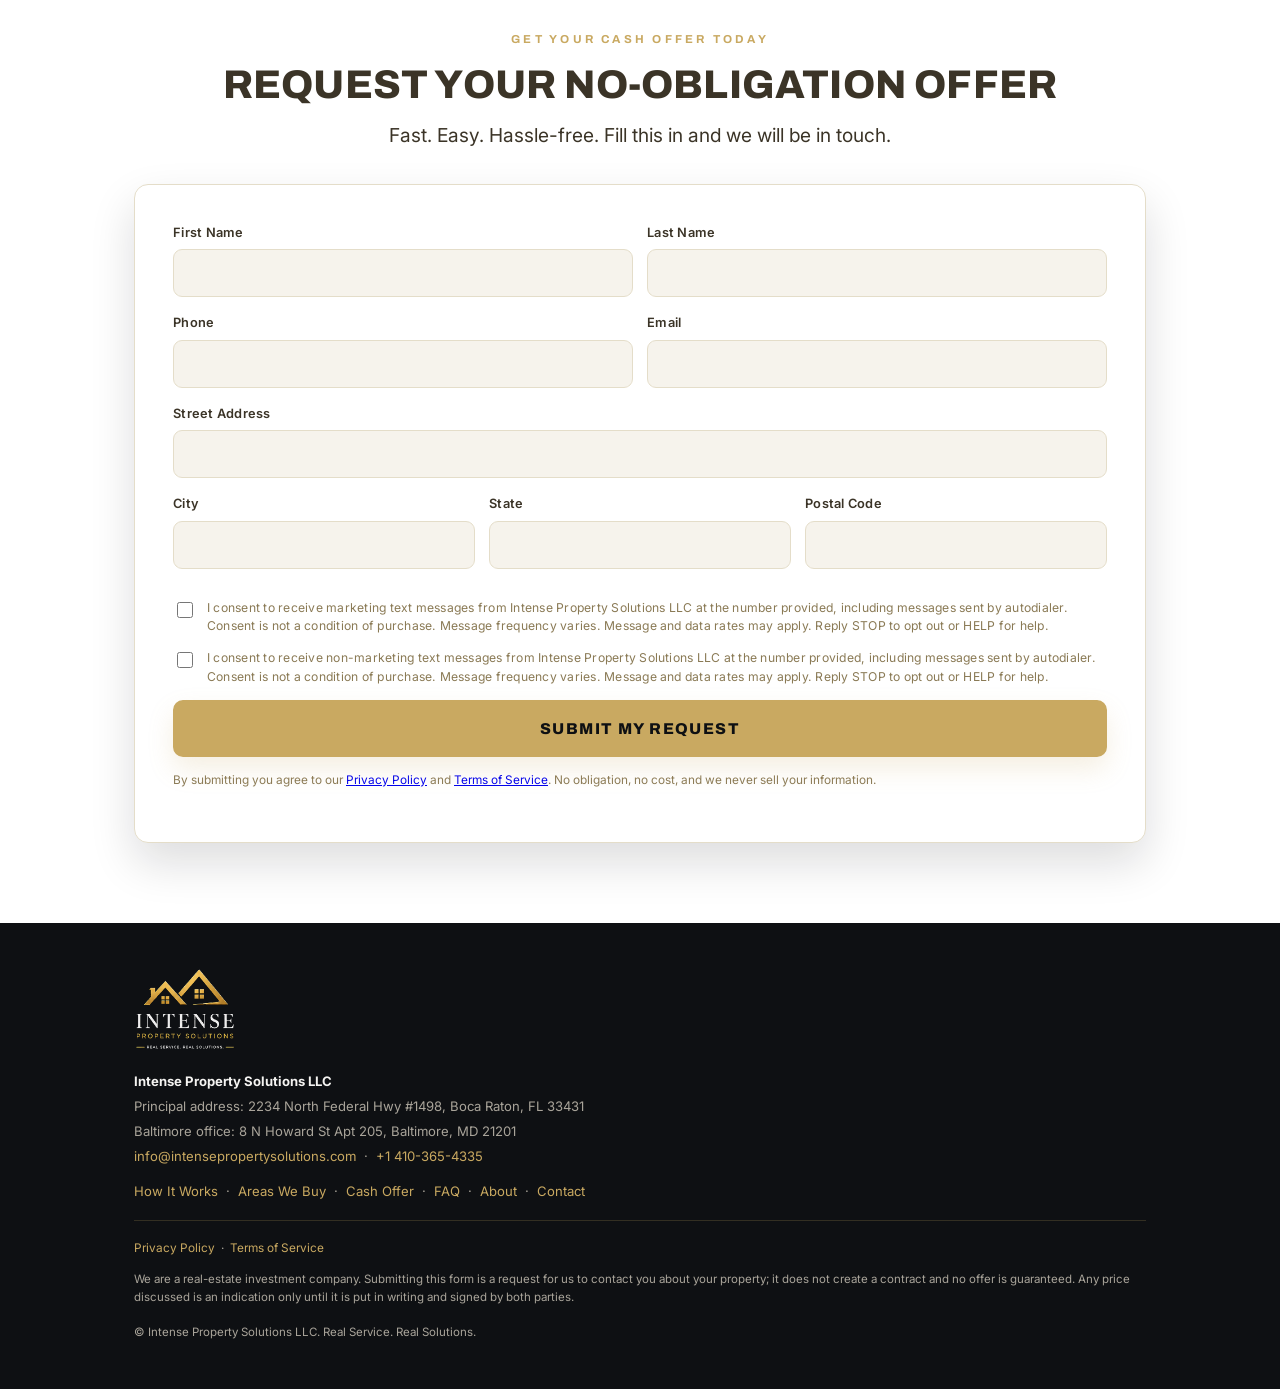
==== commit 60f795f7: "Header number dials instead of texting" ====
--- a/index.html
+++ b/index.html
@@ -301,8 +301,10 @@
 .reveal.in{opacity:1;transform:none}
 
 @media (max-width:980px){
-  .hero-art{display:none}
   .hero .wrap,.page-hero .wrap{padding-right:24px}
+  /* the house mark moves above the headline on smaller screens instead of hiding */
+  .hero-art{position:relative;right:auto;top:auto;transform:none;width:clamp(104px,26vw,140px);margin:0 0 10px auto}
+  .art-plate{inset:22%;border-radius:18px;transform:rotate(-8deg) rotateX(10deg) rotateY(-7deg)}
 }
 @media (prefers-reduced-motion:reduce){
   html{scroll-behavior:auto}
@@ -330,7 +332,7 @@
       <a href="about.html">About</a>
       <a href="contact.html">Contact</a>
     </nav>
-    <a class="head-phone" href="sms:+14103654335?&body=Hi%2C%20I%20would%20like%20a%20cash%20offer%20for%20my%20property.%20The%20address%20is%3A%20"><span>Text us</span>+1 410-365-4335</a>
+    <a class="head-phone" href="tel:+14103654335"><span>Call us</span>+1 410-365-4335</a>
   </div>
 </header>
 
